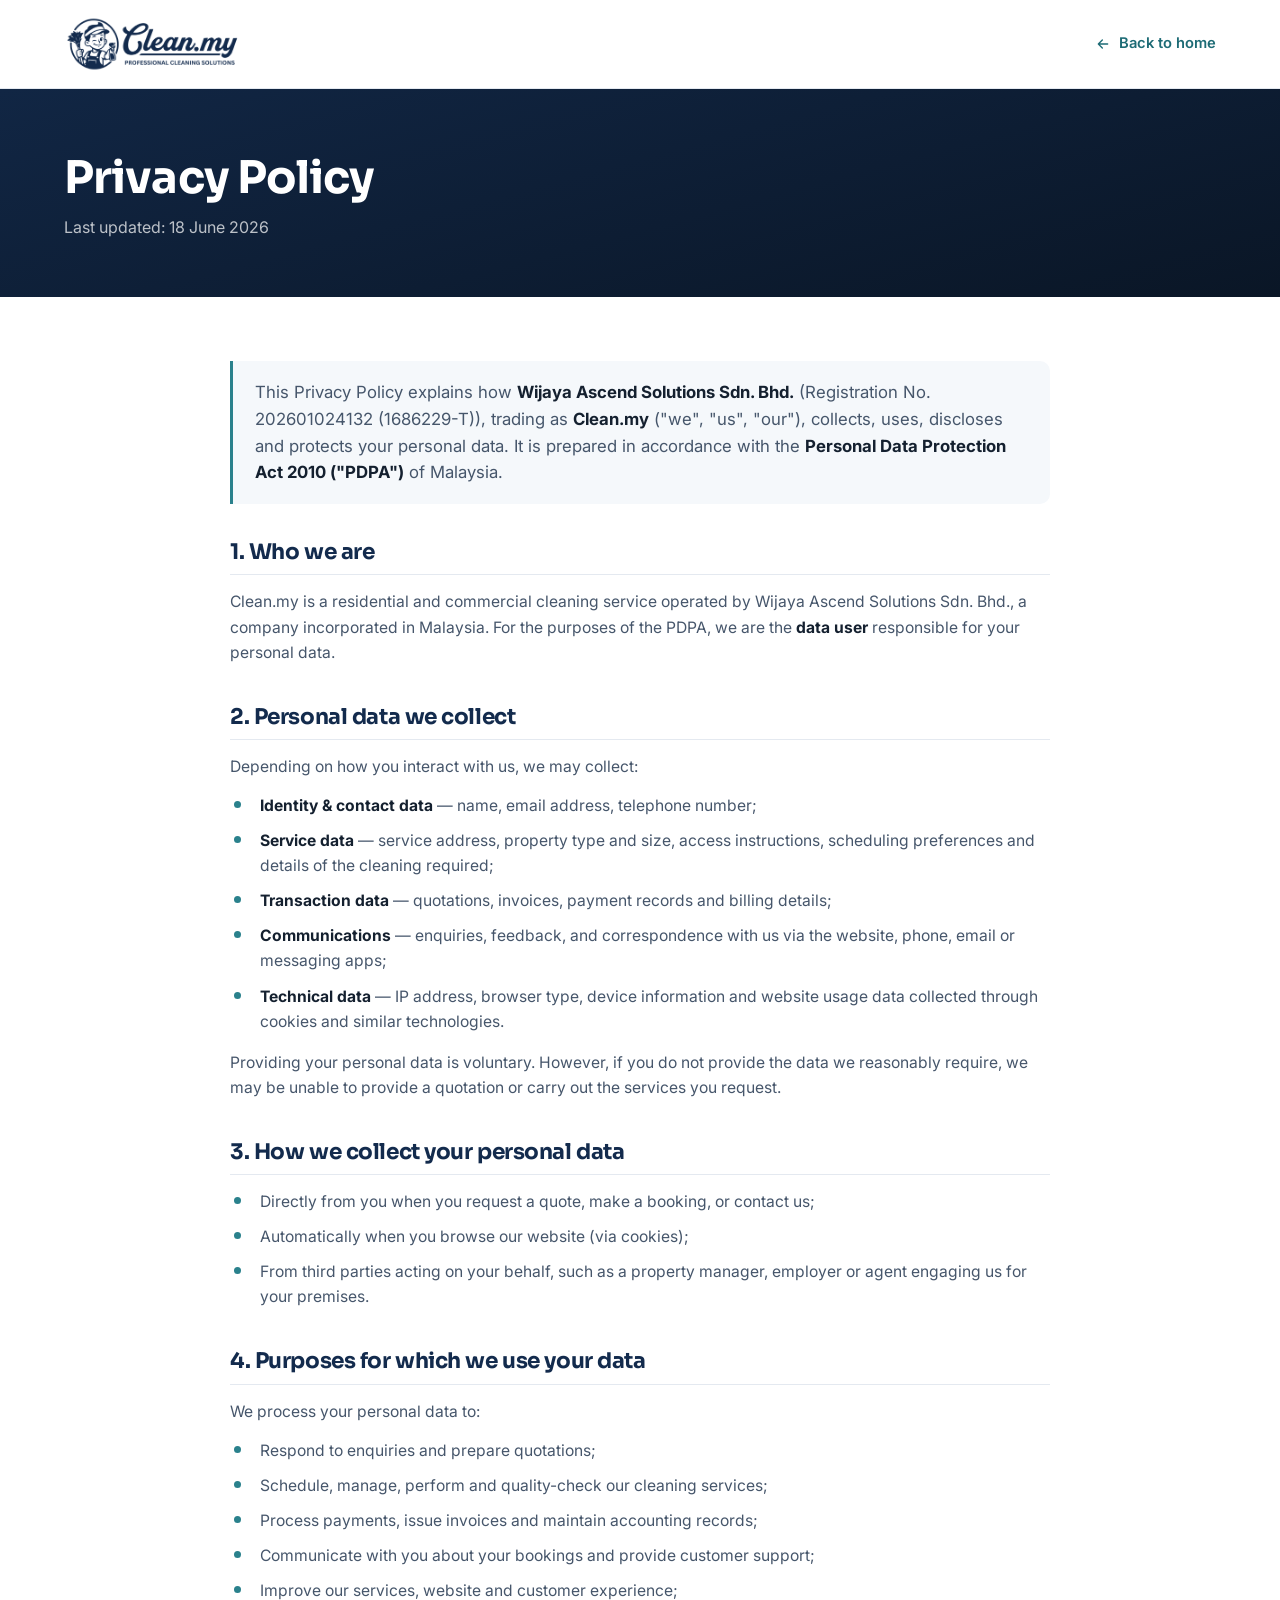
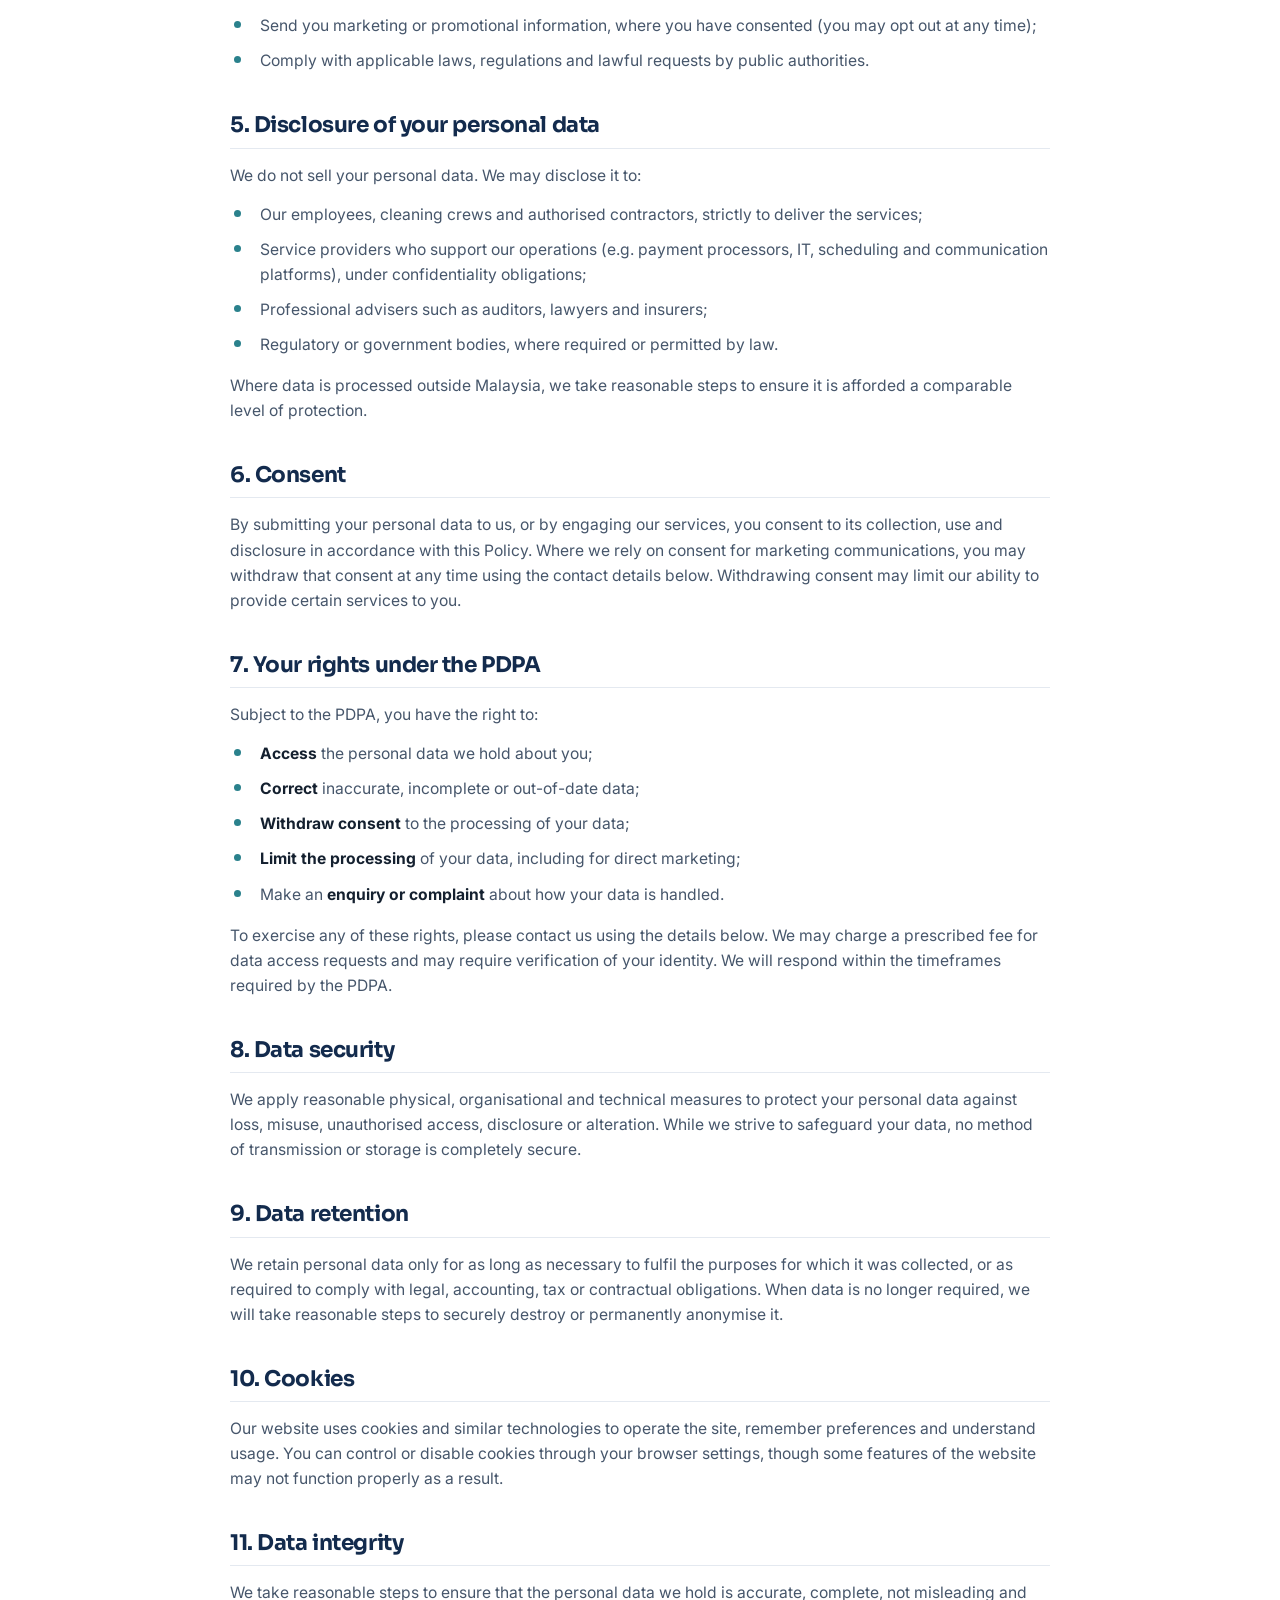
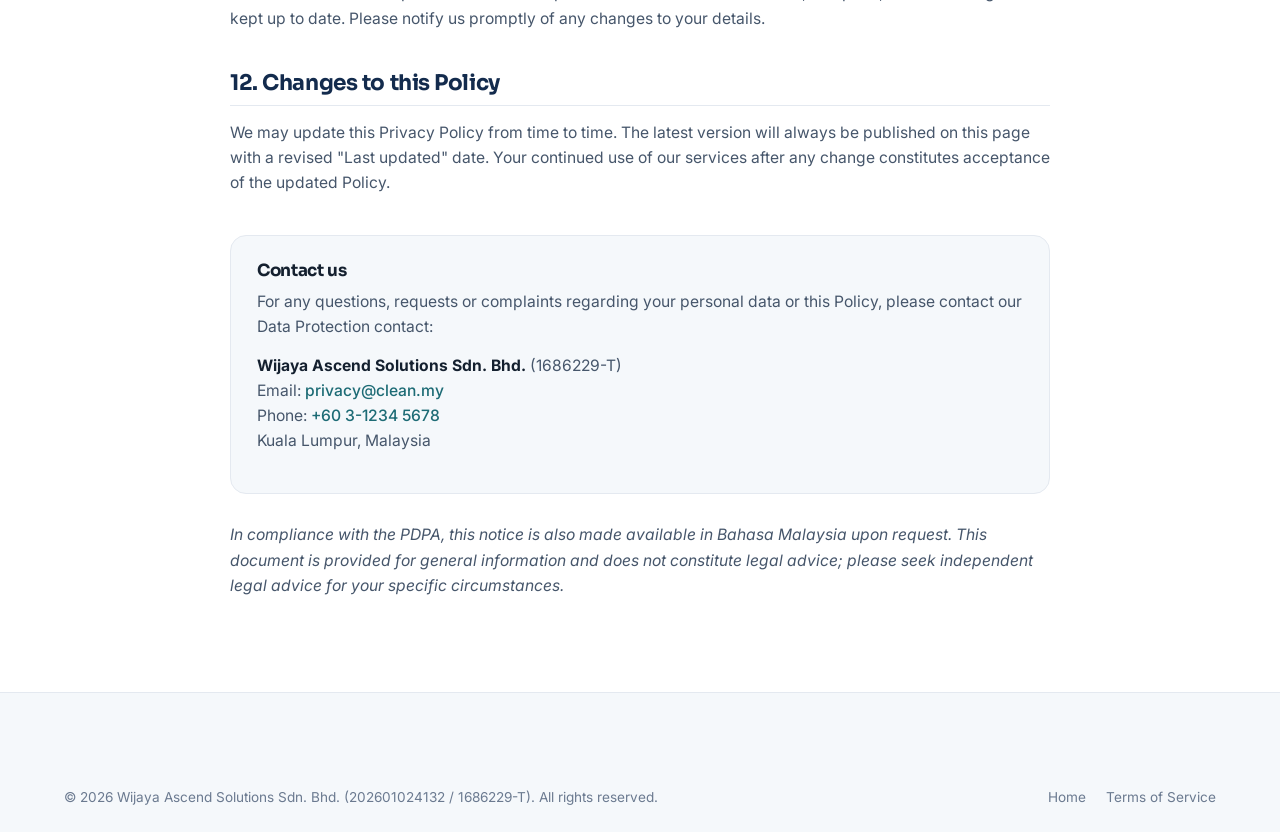
==== privacy.html @ b3d58af5 "Initial commit: Clean.my marketing website Responsive single-page site (hero, services, sectors, pro" ====
<!DOCTYPE html>
<html lang="en">
<head>
  <meta charset="UTF-8" />
  <meta name="viewport" content="width=device-width, initial-scale=1.0" />
  <title>Privacy Policy — Clean.my</title>
  <meta name="description" content="Clean.my Privacy Policy, prepared in line with Malaysia's Personal Data Protection Act 2010 (PDPA). Operated by Wijaya Ascend Solutions Sdn. Bhd." />
  <link rel="icon" href="assets/logo.svg" type="image/svg+xml" />
  <link rel="preconnect" href="https://fonts.googleapis.com" />
  <link rel="preconnect" href="https://fonts.gstatic.com" crossorigin />
  <link href="https://fonts.googleapis.com/css2?family=Sora:wght@400;500;600;700;800&family=Inter:wght@400;450;500;600;700&display=swap" rel="stylesheet" />
  <link rel="stylesheet" href="styles.css" />
</head>
<body>

  <header class="legal-nav">
    <div class="container legal-nav__inner">
      <a href="index.html" aria-label="Clean.my home"><img src="assets/logo.png" alt="Clean.my — Professional Cleaning Solutions" width="800" height="267" /></a>
      <a href="index.html" class="legal-back"><svg viewBox="0 0 24 24" class="ic"><path d="M19 12H5M11 18l-6-6 6-6"/></svg> Back to home</a>
    </div>
  </header>

  <section class="legal-hero">
    <div class="container">
      <h1>Privacy Policy</h1>
      <p>Last updated: 18 June 2026</p>
    </div>
  </section>

  <section class="legal-body">
    <div class="container">
      <div class="legal-wrap">
        <p class="legal-intro">This Privacy Policy explains how <strong>Wijaya Ascend Solutions Sdn. Bhd.</strong> (Registration No. 202601024132 (1686229-T)), trading as <strong>Clean.my</strong> ("we", "us", "our"), collects, uses, discloses and protects your personal data. It is prepared in accordance with the <strong>Personal Data Protection Act 2010 ("PDPA")</strong> of Malaysia.</p>

        <h2>1. Who we are</h2>
        <p>Clean.my is a residential and commercial cleaning service operated by Wijaya Ascend Solutions Sdn. Bhd., a company incorporated in Malaysia. For the purposes of the PDPA, we are the <strong>data user</strong> responsible for your personal data.</p>

        <h2>2. Personal data we collect</h2>
        <p>Depending on how you interact with us, we may collect:</p>
        <ul>
          <li><strong>Identity &amp; contact data</strong> — name, email address, telephone number;</li>
          <li><strong>Service data</strong> — service address, property type and size, access instructions, scheduling preferences and details of the cleaning required;</li>
          <li><strong>Transaction data</strong> — quotations, invoices, payment records and billing details;</li>
          <li><strong>Communications</strong> — enquiries, feedback, and correspondence with us via the website, phone, email or messaging apps;</li>
          <li><strong>Technical data</strong> — IP address, browser type, device information and website usage data collected through cookies and similar technologies.</li>
        </ul>
        <p>Providing your personal data is voluntary. However, if you do not provide the data we reasonably require, we may be unable to provide a quotation or carry out the services you request.</p>

        <h2>3. How we collect your personal data</h2>
        <ul>
          <li>Directly from you when you request a quote, make a booking, or contact us;</li>
          <li>Automatically when you browse our website (via cookies);</li>
          <li>From third parties acting on your behalf, such as a property manager, employer or agent engaging us for your premises.</li>
        </ul>

        <h2>4. Purposes for which we use your data</h2>
        <p>We process your personal data to:</p>
        <ul>
          <li>Respond to enquiries and prepare quotations;</li>
          <li>Schedule, manage, perform and quality-check our cleaning services;</li>
          <li>Process payments, issue invoices and maintain accounting records;</li>
          <li>Communicate with you about your bookings and provide customer support;</li>
          <li>Improve our services, website and customer experience;</li>
          <li>Send you marketing or promotional information, where you have consented (you may opt out at any time);</li>
          <li>Comply with applicable laws, regulations and lawful requests by public authorities.</li>
        </ul>

        <h2>5. Disclosure of your personal data</h2>
        <p>We do not sell your personal data. We may disclose it to:</p>
        <ul>
          <li>Our employees, cleaning crews and authorised contractors, strictly to deliver the services;</li>
          <li>Service providers who support our operations (e.g. payment processors, IT, scheduling and communication platforms), under confidentiality obligations;</li>
          <li>Professional advisers such as auditors, lawyers and insurers;</li>
          <li>Regulatory or government bodies, where required or permitted by law.</li>
        </ul>
        <p>Where data is processed outside Malaysia, we take reasonable steps to ensure it is afforded a comparable level of protection.</p>

        <h2>6. Consent</h2>
        <p>By submitting your personal data to us, or by engaging our services, you consent to its collection, use and disclosure in accordance with this Policy. Where we rely on consent for marketing communications, you may withdraw that consent at any time using the contact details below. Withdrawing consent may limit our ability to provide certain services to you.</p>

        <h2>7. Your rights under the PDPA</h2>
        <p>Subject to the PDPA, you have the right to:</p>
        <ul>
          <li><strong>Access</strong> the personal data we hold about you;</li>
          <li><strong>Correct</strong> inaccurate, incomplete or out-of-date data;</li>
          <li><strong>Withdraw consent</strong> to the processing of your data;</li>
          <li><strong>Limit the processing</strong> of your data, including for direct marketing;</li>
          <li>Make an <strong>enquiry or complaint</strong> about how your data is handled.</li>
        </ul>
        <p>To exercise any of these rights, please contact us using the details below. We may charge a prescribed fee for data access requests and may require verification of your identity. We will respond within the timeframes required by the PDPA.</p>

        <h2>8. Data security</h2>
        <p>We apply reasonable physical, organisational and technical measures to protect your personal data against loss, misuse, unauthorised access, disclosure or alteration. While we strive to safeguard your data, no method of transmission or storage is completely secure.</p>

        <h2>9. Data retention</h2>
        <p>We retain personal data only for as long as necessary to fulfil the purposes for which it was collected, or as required to comply with legal, accounting, tax or contractual obligations. When data is no longer required, we will take reasonable steps to securely destroy or permanently anonymise it.</p>

        <h2>10. Cookies</h2>
        <p>Our website uses cookies and similar technologies to operate the site, remember preferences and understand usage. You can control or disable cookies through your browser settings, though some features of the website may not function properly as a result.</p>

        <h2>11. Data integrity</h2>
        <p>We take reasonable steps to ensure that the personal data we hold is accurate, complete, not misleading and kept up to date. Please notify us promptly of any changes to your details.</p>

        <h2>12. Changes to this Policy</h2>
        <p>We may update this Privacy Policy from time to time. The latest version will always be published on this page with a revised "Last updated" date. Your continued use of our services after any change constitutes acceptance of the updated Policy.</p>

        <div class="legal-contact">
          <h3>Contact us</h3>
          <p>For any questions, requests or complaints regarding your personal data or this Policy, please contact our Data Protection contact:</p>
          <p>
            <strong>Wijaya Ascend Solutions Sdn. Bhd.</strong> (1686229-T)<br>
            Email: <a href="mailto:privacy@clean.my">privacy@clean.my</a><br>
            Phone: <a href="tel:+60312345678">+60 3-1234 5678</a><br>
            Kuala Lumpur, Malaysia
          </p>
        </div>

        <p class="legal-disclaimer">In compliance with the PDPA, this notice is also made available in Bahasa Malaysia upon request. This document is provided for general information and does not constitute legal advice; please seek independent legal advice for your specific circumstances.</p>
      </div>
    </div>
  </section>

  <footer class="footer">
    <div class="container footer__bottom" style="border-top:none;">
      <span>© <span id="year">2026</span> Wijaya Ascend Solutions Sdn. Bhd. (202601024132 / 1686229-T). All rights reserved.</span>
      <span class="footer__legal"><a href="index.html">Home</a><a href="terms.html">Terms of Service</a></span>
    </div>
  </footer>

  <script>document.getElementById('year').textContent=new Date().getFullYear();</script>
</body>
</html>
---- styles.css ----
/* ============================================================
   Clean.my — Design System  (v2: flatter, darker, calmer)
   Navy #132b4d brand + muted teal accent
   ============================================================ */

:root {
  /* Brand navy scale */
  --navy-900: #0a1626;
  --navy-800: #0e2038;
  --navy-700: #132b4d;   /* brand color */
  --navy-600: #1d3a63;
  --navy-500: #2c4f80;

  /* Muted teal accent (flat, low-glare) */
  --teal-700: #14535c;
  --teal-600: #1d6b75;   /* primary actions / links on light */
  --teal-500: #2a818c;   /* accent icons */
  --teal-400: #4f9aa4;   /* subtle */
  --teal-soft: #8fb6bd;  /* desaturated light accent for dark bg */

  /* Neutrals */
  --ink: #14202f;
  --slate: #46566b;
  --muted: #6b7a90;
  --line: #e4e9f0;
  --cloud: #f5f8fb;
  --cloud-2: #edf2f8;
  --white: #ffffff;

  --grad-teal: linear-gradient(120deg, #2a818c, #1d6b75);
  --grad-navy: linear-gradient(165deg, #16305480 0%, #0a1626 100%), #0c1c34;

  --shadow-sm: 0 1px 2px rgba(13,32,56,.05), 0 1px 4px rgba(13,32,56,.05);
  --shadow-md: 0 8px 22px rgba(13,32,56,.08), 0 2px 6px rgba(13,32,56,.05);
  --shadow-lg: 0 20px 48px rgba(13,32,56,.12), 0 6px 18px rgba(13,32,56,.07);
  --shadow-btn: 0 8px 20px rgba(19,43,77,.18);

  --r-sm: 10px;
  --r-md: 16px;
  --r-lg: 22px;
  --r-xl: 30px;
  --r-pill: 999px;

  --container: 1200px;
  --ease: cubic-bezier(.22,.61,.36,1);

  --font-head: 'Sora', system-ui, sans-serif;
  --font-body: 'Inter', system-ui, sans-serif;
}

/* ---------- Reset ---------- */
*, *::before, *::after { box-sizing: border-box; margin: 0; padding: 0; }
html { scroll-behavior: smooth; -webkit-text-size-adjust: 100%; }
body {
  font-family: var(--font-body);
  color: var(--ink);
  background: var(--white);
  line-height: 1.6;
  font-size: 16px;
  -webkit-font-smoothing: antialiased;
  overflow-x: hidden;
}
img, svg { display: block; max-width: 100%; }
a { color: inherit; text-decoration: none; }
ul { list-style: none; }
button { font-family: inherit; cursor: pointer; border: none; background: none; }

.container { width: 100%; max-width: var(--container); margin-inline: auto; padding-inline: 24px; }

.ic { width: 18px; height: 18px; fill: none; stroke: currentColor; stroke-width: 2;
  stroke-linecap: round; stroke-linejoin: round; flex-shrink: 0; }
.ic--lg { width: 30px; height: 30px; }

/* ---------- Typography helpers ---------- */
h1, h2, h3, h4 { font-family: var(--font-head); font-weight: 700; line-height: 1.12; letter-spacing: -.02em; color: var(--ink); }
.text-soft { color: var(--teal-soft); }   /* flat, low-glare hero highlight */

.eyebrow {
  display: inline-flex; align-items: center; gap: 8px;
  font-size: .78rem; font-weight: 600; letter-spacing: .09em; text-transform: uppercase;
  color: var(--teal-600);
  background: rgba(42,129,140,.10);
  padding: 7px 14px; border-radius: var(--r-pill);
  margin-bottom: 20px;
}
.eyebrow--light { color: var(--teal-soft); background: rgba(143,182,189,.14); }
.eyebrow__dot { width: 7px; height: 7px; border-radius: 50%; background: var(--teal-500); }

/* ---------- Buttons ---------- */
.btn {
  display: inline-flex; align-items: center; justify-content: center; gap: 9px;
  font-weight: 600; font-size: .95rem; padding: 13px 22px; border-radius: var(--r-pill);
  transition: transform .25s var(--ease), box-shadow .25s var(--ease), background .25s, color .25s, border-color .25s;
  white-space: nowrap; cursor: pointer;
}
.btn .ic { width: 17px; height: 17px; transition: transform .25s var(--ease); }
.btn--lg { padding: 16px 28px; font-size: 1rem; }
.btn--block { width: 100%; }
.btn--primary {
  background: var(--teal-600); color: var(--white);
  box-shadow: var(--shadow-btn);
}
.btn--primary:hover { background: var(--teal-500); transform: translateY(-2px); }
.btn--primary:hover .ic { transform: translateX(4px); }
/* light primary for dark backgrounds */
.btn--light { background: var(--white); color: var(--navy-700); box-shadow: var(--shadow-btn); }
.btn--light:hover { background: #eef3f8; transform: translateY(-2px); }
.btn--light:hover .ic { transform: translateX(4px); }
.btn--ghost {
  background: rgba(255,255,255,.04); color: var(--white);
  border: 1.5px solid rgba(255,255,255,.26);
}
.btn--ghost:hover { background: rgba(255,255,255,.10); border-color: rgba(255,255,255,.45); transform: translateY(-2px); }

/* ============================================================
   Topbar (light, cohesive with white nav)
   ============================================================ */
.topbar {
  background: var(--cloud-2); color: var(--slate);
  font-size: .82rem; border-bottom: 1px solid var(--line);
}
.topbar__inner { display: flex; align-items: center; gap: 14px; padding-block: 9px; }
.topbar__item { display: inline-flex; align-items: center; gap: 7px; }
.topbar__item .ic { width: 15px; height: 15px; color: var(--teal-600); }
.topbar__sep { color: var(--line); }
.topbar__phone { margin-left: auto; display: inline-flex; align-items: center; gap: 7px;
  font-weight: 600; color: var(--navy-700); }
.topbar__phone .ic { width: 14px; height: 14px; color: var(--teal-600); }
.topbar__phone:hover { color: var(--teal-600); }

/* ============================================================
   Navigation (solid white, always — navy logo reads clearly)
   ============================================================ */
.nav {
  position: sticky; top: 0; z-index: 100;
  background: rgba(255,255,255,.92); backdrop-filter: blur(14px) saturate(1.3);
  border-bottom: 1px solid transparent;
  transition: box-shadow .35s var(--ease), border-color .35s;
}
.nav.scrolled { box-shadow: var(--shadow-sm); border-color: var(--line); }
.nav__inner { display: flex; align-items: center; justify-content: space-between; padding-block: 12px; }
.nav__logo-img { height: 66px; width: auto; }

.nav__links { display: flex; align-items: center; gap: 4px; }
.nav__links a {
  font-size: .94rem; font-weight: 500; color: var(--slate);
  padding: 9px 14px; border-radius: var(--r-pill); transition: color .2s, background .2s;
}
.nav__links a:not(.nav__cta):hover { color: var(--navy-700); background: var(--cloud); }
.nav__cta {
  background: var(--teal-600) !important; color: var(--white) !important;
  font-weight: 600; margin-left: 8px; box-shadow: var(--shadow-btn);
}
.nav__cta:hover { background: var(--teal-500) !important; transform: translateY(-1px); }

.nav__toggle { display: none; flex-direction: column; gap: 5px; padding: 8px; }
.nav__toggle span { width: 24px; height: 2px; background: var(--navy-700); border-radius: 2px;
  transition: transform .3s var(--ease), opacity .3s; }

/* ============================================================
   Hero
   ============================================================ */
.hero { position: relative; background: var(--grad-navy); color: var(--white); overflow: hidden; }
.hero__bg { position: absolute; inset: 0; overflow: hidden; z-index: 0; }
.blob { position: absolute; border-radius: 50%; filter: blur(90px); opacity: .22; }
.blob--1 { width: 520px; height: 520px; top: -180px; right: -120px;
  background: radial-gradient(circle, #2a818c, transparent 70%); }
.blob--2 { width: 440px; height: 440px; bottom: -220px; left: -160px;
  background: radial-gradient(circle, #1d3a63, transparent 70%); }
.grid-overlay { position: absolute; inset: 0;
  background-image: linear-gradient(rgba(255,255,255,.025) 1px, transparent 1px),
                    linear-gradient(90deg, rgba(255,255,255,.025) 1px, transparent 1px);
  background-size: 58px 58px;
  mask-image: radial-gradient(ellipse 80% 70% at 50% 30%, #000 35%, transparent 80%);
}

.hero__inner { position: relative; z-index: 2; display: grid; grid-template-columns: 1.05fr .95fr;
  gap: 56px; align-items: center; padding-block: 76px 92px; }
.hero__title { font-size: clamp(2.5rem, 5.2vw, 4.1rem); font-weight: 800; color: var(--white);
  letter-spacing: -.03em; margin-bottom: 22px; }
.hero__sub { font-size: 1.1rem; color: rgba(255,255,255,.74); max-width: 540px; margin-bottom: 34px; }
.hero__actions { display: flex; gap: 14px; flex-wrap: wrap; margin-bottom: 42px; }

.hero__trust { display: flex; align-items: center; gap: 16px; }
.avatars { display: flex; }
.avatar { width: 42px; height: 42px; border-radius: 50%; display: grid; place-items: center;
  font-size: .76rem; font-weight: 700; color: var(--white);
  background: var(--navy-500); border: 2.5px solid var(--navy-800); margin-left: -12px; }
.avatar:first-child { margin-left: 0; }
.avatar:nth-child(2) { background: var(--navy-600); }
.avatar:nth-child(3) { background: var(--teal-700); }
.avatar:last-child { background: rgba(255,255,255,.14); }
.stars { color: #e8b964; letter-spacing: 2px; font-size: .9rem; }
.hero__trust-text { font-size: .88rem; color: rgba(255,255,255,.66); }
.hero__trust-text span { display: block; }

/* ---- Hero visual: one cohesive panel + soft backing card (no scattered bubbles) ---- */
.hero__visual { position: relative; }
.hero__visual::before {  /* soft backing card for depth */
  content: ''; position: absolute; inset: 26px -16px -22px 34px;
  background: rgba(255,255,255,.05); border: 1px solid rgba(255,255,255,.08);
  border-radius: var(--r-xl); transform: rotate(3deg);
}
.panel { position: relative; z-index: 2; background: var(--white); color: var(--ink);
  border-radius: var(--r-xl); box-shadow: var(--shadow-lg); padding: 26px 26px 22px; }
.panel__top { display: flex; align-items: center; justify-content: space-between; margin-bottom: 16px; }
.panel__badge { display: inline-flex; align-items: center; gap: 7px; font-size: .78rem; font-weight: 600;
  color: var(--teal-600); background: rgba(42,129,140,.10); padding: 6px 12px; border-radius: var(--r-pill); }
.panel__badge .dot { width: 7px; height: 7px; border-radius: 50%; background: var(--teal-500); }
.panel__price { font-family: var(--font-head); font-weight: 700; font-size: .92rem; color: var(--muted); }
.panel__title { font-family: var(--font-head); font-weight: 700; font-size: 1.32rem; margin-bottom: 4px; }
.panel__meta { font-size: .88rem; color: var(--muted); margin-bottom: 18px; }
.panel__list { display: flex; flex-direction: column; gap: 11px; padding-block: 18px; border-block: 1px solid var(--line); }
.panel__list li { display: flex; align-items: center; gap: 11px; font-size: .9rem; color: var(--slate); }
.panel__list .ic { width: 19px; height: 19px; color: var(--white); background: var(--teal-600);
  border-radius: 50%; padding: 3px; stroke-width: 3; }
.panel__foot { display: flex; align-items: center; justify-content: space-between; padding-top: 16px; }
.panel__rating { display: flex; flex-direction: column; gap: 2px; }
.panel__rating small { font-size: .78rem; color: var(--muted); }
.panel__cta { display: inline-flex; align-items: center; gap: 7px; font-weight: 600; font-size: .85rem;
  color: var(--teal-600); }
.panel__cta .ic { width: 15px; height: 15px; }

.hero__chip { position: absolute; z-index: 4; top: -26px; right: -18px;
  display: flex; align-items: center; gap: 10px; background: var(--navy-700); color: var(--white);
  border-radius: var(--r-pill); padding: 10px 16px 10px 12px; box-shadow: var(--shadow-lg);
  border: 1px solid rgba(255,255,255,.08); }
.hero__chip .ic { color: var(--teal-soft); width: 23px; height: 23px; }
.hero__chip strong { font-family: var(--font-head); font-size: .98rem; display: block; line-height: 1; }
.hero__chip small { font-size: .7rem; color: rgba(255,255,255,.64); }

/* Marquee */
.marquee { position: relative; z-index: 2; border-top: 1px solid rgba(255,255,255,.07);
  border-bottom: 1px solid rgba(255,255,255,.07); padding-block: 17px; overflow: hidden;
  background: rgba(255,255,255,.015); }
.marquee__track { display: flex; align-items: center; gap: 28px; white-space: nowrap;
  width: max-content; animation: marquee 30s linear infinite; }
.marquee__track span { font-family: var(--font-head); font-weight: 700; font-size: 1rem;
  letter-spacing: .05em; color: rgba(255,255,255,.42); }
.marquee__track i { color: var(--teal-500); font-style: normal; }

/* ============================================================
   Sections
   ============================================================ */
.section { padding-block: 100px; }
.section--alt { background: var(--cloud); }
.section__head { max-width: 680px; margin: 0 auto 60px; text-align: center; }
.section__title { font-size: clamp(2rem, 3.4vw, 2.8rem); margin-bottom: 18px; }
.section__title--light { color: var(--white); }
.section__lead { font-size: 1.08rem; color: var(--muted); }
.section__lead--light { color: rgba(255,255,255,.7); }

/* ---------- Services ---------- */
.services { display: grid; grid-template-columns: repeat(4, 1fr); gap: 24px; }
.svc {
  position: relative; background: var(--white); border: 1px solid var(--line);
  border-radius: var(--r-lg); padding: 32px 28px; display: flex; flex-direction: column;
  transition: transform .35s var(--ease), box-shadow .35s var(--ease), border-color .35s; overflow: hidden;
}
.svc::before { content: ''; position: absolute; inset: 0 0 auto 0; height: 3px;
  background: var(--grad-teal); transform: scaleX(0); transform-origin: left; transition: transform .4s var(--ease); }
.svc:hover { transform: translateY(-7px); box-shadow: var(--shadow-lg); border-color: transparent; }
.svc:hover::before { transform: scaleX(1); }
.svc__icon { width: 56px; height: 56px; border-radius: var(--r-md); display: grid; place-items: center;
  background: var(--cloud); color: var(--teal-600); margin-bottom: 22px; transition: background .35s, color .35s; }
.svc__icon .ic { width: 27px; height: 27px; }
.svc:hover .svc__icon { background: var(--teal-600); color: var(--white); }
.svc__title { font-size: 1.22rem; margin-bottom: 12px; }
.svc__desc { font-size: .93rem; color: var(--muted); margin-bottom: 18px; }
.svc__list { display: flex; flex-direction: column; gap: 9px; margin-bottom: 24px; }
.svc__list li { position: relative; padding-left: 26px; font-size: .87rem; color: var(--slate); }
.svc__list li::before { content: ''; position: absolute; left: 0; top: 3px; width: 16px; height: 16px;
  border-radius: 50%; background: rgba(42,129,140,.12);
  background-image: url("data:image/svg+xml,%3Csvg xmlns='http://www.w3.org/2000/svg' viewBox='0 0 24 24' fill='none' stroke='%231d6b75' stroke-width='3' stroke-linecap='round' stroke-linejoin='round'%3E%3Cpath d='M20 6L9 17l-5-5'/%3E%3C/svg%3E");
  background-size: 11px; background-repeat: no-repeat; background-position: center; }
.svc__link { display: inline-flex; align-items: center; gap: 7px; font-weight: 600; font-size: .89rem;
  color: var(--teal-600); margin-top: auto; }
.svc__link .ic { width: 16px; height: 16px; transition: transform .25s var(--ease); }
.svc__link:hover .ic { transform: translateX(4px); }

/* ---------- Sectors ---------- */
.sectors { background: var(--grad-navy); padding-block: 100px; position: relative; overflow: hidden; }
.sectors__head { position: relative; z-index: 2; text-align: center; max-width: 680px; margin: 0 auto 54px; }
.sectors__grid { position: relative; z-index: 2; display: grid; grid-template-columns: repeat(4, 1fr); gap: 16px; }
.sector { background: rgba(255,255,255,.04); border: 1px solid rgba(255,255,255,.09);
  border-radius: var(--r-md); padding: 26px 22px; transition: background .3s, border-color .3s, transform .3s var(--ease); }
.sector:hover { background: rgba(42,129,140,.14); border-color: rgba(79,154,164,.4); transform: translateY(-4px); }
.sector__num { display: block; font-family: var(--font-head); font-weight: 700; font-size: .82rem;
  color: var(--teal-soft); margin-bottom: 10px; }
.sector__name { font-family: var(--font-head); font-weight: 600; font-size: 1.02rem; color: var(--white); }

/* ---------- Stats ---------- */
.stats { background: var(--white); padding-block: 70px; border-bottom: 1px solid var(--line); }
.stats__grid { display: grid; grid-template-columns: repeat(4, 1fr); gap: 24px; text-align: center; }
.stat { position: relative; }
.stat:not(:last-child)::after { content: ''; position: absolute; right: -12px; top: 50%; transform: translateY(-50%);
  height: 54px; width: 1px; background: var(--line); }
.stat__num { font-family: var(--font-head); font-weight: 800; font-size: clamp(2.3rem, 3.8vw, 3rem);
  color: var(--navy-700); line-height: 1; }
.stat__label { font-size: .94rem; color: var(--muted); margin-top: 8px; }

/* ---------- Process ---------- */
.process { position: relative; display: grid; grid-template-columns: repeat(4, 1fr); gap: 28px; }
.process__line { position: absolute; top: 28px; left: 12%; right: 12%; height: 2px;
  background: repeating-linear-gradient(90deg, var(--teal-400) 0 7px, transparent 7px 15px); opacity: .45; }
.step { position: relative; text-align: center; }
.step__num { width: 56px; height: 56px; border-radius: 50%; margin: 0 auto 22px;
  display: grid; place-items: center; font-family: var(--font-head); font-weight: 700; font-size: 1.25rem;
  color: var(--white); background: var(--navy-700); box-shadow: 0 0 0 8px var(--white), var(--shadow-md);
  position: relative; z-index: 2; transition: background .3s, transform .3s var(--ease); }
.step:hover .step__num { background: var(--teal-600); transform: translateY(-4px); }
.step__title { font-size: 1.12rem; margin-bottom: 10px; }
.step__desc { font-size: .91rem; color: var(--muted); max-width: 240px; margin-inline: auto; }

/* ---------- Why us ---------- */
.why { display: grid; grid-template-columns: .8fr 1.2fr; gap: 56px; align-items: start; }
.why__intro { position: sticky; top: 110px; }
.why__intro .btn { margin-top: 28px; }
.why__grid { display: grid; grid-template-columns: 1fr 1fr; gap: 20px; }
.feat { background: var(--white); border: 1px solid var(--line); border-radius: var(--r-md);
  padding: 26px 24px; transition: transform .3s var(--ease), box-shadow .3s var(--ease); }
.feat:hover { transform: translateY(-5px); box-shadow: var(--shadow-md); }
.feat__icon { width: 48px; height: 48px; border-radius: 12px; display: grid; place-items: center;
  background: rgba(42,129,140,.10); color: var(--teal-600); margin-bottom: 16px; }
.feat__icon .ic { width: 24px; height: 24px; }
.feat h3 { font-size: 1.08rem; margin-bottom: 8px; }
.feat p { font-size: .89rem; color: var(--muted); }

/* ---------- Testimonials ---------- */
.quotes { display: grid; grid-template-columns: repeat(3, 1fr); gap: 24px; }
.quote { background: var(--white); border: 1px solid var(--line); border-radius: var(--r-lg);
  padding: 30px; transition: transform .3s var(--ease), box-shadow .3s var(--ease); }
.quote:hover { transform: translateY(-6px); box-shadow: var(--shadow-lg); }
.quote .stars { margin-bottom: 16px; }
.quote blockquote { font-size: 1rem; color: var(--ink); line-height: 1.6; margin-bottom: 24px; }
.quote figcaption { display: flex; align-items: center; gap: 12px; }
.quote__av { width: 44px; height: 44px; border-radius: 50%; display: grid; place-items: center;
  font-weight: 700; font-size: .84rem; color: var(--white); background: var(--navy-600); }
.quote figcaption strong { display: block; font-size: .94rem; font-family: var(--font-head); }
.quote figcaption small { color: var(--muted); font-size: .81rem; }

/* ---------- Quote CTA ---------- */
.quote-cta { background: var(--grad-navy); position: relative; overflow: hidden; }
.quote-cta__inner { position: relative; z-index: 2; display: grid; grid-template-columns: 1fr 1fr; gap: 56px; align-items: center; }
.quote-cta__title { font-size: clamp(2rem, 3.4vw, 2.7rem); color: var(--white); margin-bottom: 18px; }
.quote-cta__lead { font-size: 1.08rem; color: rgba(255,255,255,.74); margin-bottom: 28px; }
.quote-cta__points { display: flex; flex-direction: column; gap: 12px; margin-bottom: 30px; }
.quote-cta__points li { display: flex; align-items: center; gap: 12px; color: rgba(255,255,255,.88); font-size: .96rem; }
.quote-cta__points .ic { width: 20px; height: 20px; color: var(--white); background: var(--teal-600);
  border-radius: 50%; padding: 3px; stroke-width: 3; }
.quote-cta__contact { display: flex; gap: 12px; flex-wrap: wrap; }
.contact-chip { display: inline-flex; align-items: center; gap: 9px; font-weight: 600; font-size: .9rem;
  color: var(--white); background: rgba(255,255,255,.06); border: 1px solid rgba(255,255,255,.14);
  padding: 11px 18px; border-radius: var(--r-pill); transition: background .25s, border-color .25s; }
.contact-chip .ic { color: var(--teal-soft); }
.contact-chip:hover { background: rgba(255,255,255,.12); border-color: rgba(79,154,164,.45); }

/* Form */
.quote-form { background: var(--white); border-radius: var(--r-xl); padding: 36px; box-shadow: var(--shadow-lg); }
.field { display: flex; flex-direction: column; gap: 7px; margin-bottom: 18px; }
.field-row { display: grid; grid-template-columns: 1fr 1fr; gap: 16px; }
.field label { font-size: .84rem; font-weight: 600; color: var(--slate); }
.field input, .field select, .field textarea {
  font-family: inherit; font-size: .95rem; color: var(--ink);
  padding: 13px 15px; border: 1.5px solid var(--line); border-radius: var(--r-sm);
  background: var(--cloud); transition: border-color .2s, background .2s, box-shadow .2s; width: 100%; resize: vertical;
}
.field input::placeholder, .field textarea::placeholder { color: #9aa7b8; }
.field input:focus, .field select:focus, .field textarea:focus {
  outline: none; border-color: var(--teal-500); background: var(--white);
  box-shadow: 0 0 0 4px rgba(42,129,140,.12);
}
.field select { appearance: none; cursor: pointer;
  background-image: url("data:image/svg+xml,%3Csvg xmlns='http://www.w3.org/2000/svg' viewBox='0 0 24 24' fill='none' stroke='%236b7a90' stroke-width='2' stroke-linecap='round'%3E%3Cpath d='M6 9l6 6 6-6'/%3E%3C/svg%3E");
  background-repeat: no-repeat; background-position: right 14px center; background-size: 18px; padding-right: 42px; }
.form-note { margin-top: 14px; padding: 12px 16px; border-radius: var(--r-sm);
  background: rgba(42,129,140,.12); color: var(--teal-700); font-weight: 600; font-size: .9rem; }
.form-fine { margin-top: 14px; font-size: .78rem; color: var(--muted); text-align: center; }

/* ============================================================
   Footer (BRIGHT — navy logo reads on light)
   ============================================================ */
.footer { background: var(--cloud); color: var(--slate); padding-top: 70px; border-top: 1px solid var(--line); }
.footer__inner { display: grid; grid-template-columns: 2fr 1fr 1fr 1.2fr; gap: 40px; padding-bottom: 50px; }
.footer__logo { height: 82px; width: auto; margin-bottom: 18px; }
.footer__brand p { font-size: .92rem; max-width: 320px; margin-bottom: 22px; color: var(--muted); }
.footer__social { display: flex; gap: 10px; }
.footer__social a { width: 40px; height: 40px; border-radius: 50%; display: grid; place-items: center;
  background: var(--white); color: var(--navy-700); border: 1px solid var(--line);
  transition: background .25s, color .25s, transform .25s; }
.footer__social a:hover { background: var(--teal-600); color: var(--white); border-color: var(--teal-600); transform: translateY(-3px); }
.footer__col h4 { color: var(--navy-700); font-size: .95rem; margin-bottom: 18px; }
.footer__col a { display: block; font-size: .9rem; margin-bottom: 11px; color: var(--slate); transition: color .2s; }
.footer__col a:hover { color: var(--teal-600); }
.footer__addr { font-size: .9rem; line-height: 1.7; display: block; margin-top: 4px; color: var(--muted); }
.footer__company { font-size: .82rem; line-height: 1.6; color: var(--muted); margin-bottom: 22px; }
.footer__company strong { color: var(--navy-700); font-weight: 600; }

/* ============================================================
   Legal pages (privacy / terms)
   ============================================================ */
.legal-nav { background: var(--white); border-bottom: 1px solid var(--line); position: sticky; top: 0; z-index: 50; }
.legal-nav__inner { display: flex; align-items: center; justify-content: space-between; padding-block: 14px; }
.legal-nav__inner img { height: 60px; width: auto; }
.legal-back { display: inline-flex; align-items: center; gap: 8px; font-weight: 600; font-size: .92rem; color: var(--teal-600); }
.legal-back .ic { width: 16px; height: 16px; }
.legal-back:hover { color: var(--teal-500); }

.legal-hero { background: var(--grad-navy); color: var(--white); padding-block: 64px 56px; }
.legal-hero h1 { font-size: clamp(2rem, 4vw, 2.8rem); color: var(--white); margin-bottom: 12px; }
.legal-hero p { color: rgba(255,255,255,.72); font-size: 1rem; }

.legal-body { padding-block: 64px 80px; }
.legal-wrap { max-width: 820px; margin-inline: auto; }
.legal-wrap > .legal-intro { font-size: 1.05rem; color: var(--slate); margin-bottom: 36px; padding: 18px 22px;
  background: var(--cloud); border-left: 3px solid var(--teal-500); border-radius: 0 var(--r-sm) var(--r-sm) 0; }
.legal-wrap h2 { font-size: 1.35rem; margin-top: 40px; margin-bottom: 14px; color: var(--navy-700);
  padding-bottom: 10px; border-bottom: 1px solid var(--line); }
.legal-wrap h2:first-of-type { margin-top: 0; }
.legal-wrap h3 { font-size: 1.05rem; margin-top: 24px; margin-bottom: 8px; color: var(--ink); }
.legal-wrap p { color: var(--slate); margin-bottom: 14px; font-size: .98rem; }
.legal-wrap ul { margin: 0 0 16px; padding-left: 4px; }
.legal-wrap li { position: relative; padding-left: 26px; margin-bottom: 10px; color: var(--slate); font-size: .98rem; }
.legal-wrap li::before { content: ''; position: absolute; left: 0; top: 8px; width: 7px; height: 7px;
  border-radius: 50%; background: var(--teal-500); }
.legal-wrap a { color: var(--teal-600); font-weight: 500; }
.legal-wrap a:hover { text-decoration: underline; }
.legal-wrap strong { color: var(--ink); }
.legal-contact { margin-top: 40px; padding: 26px; background: var(--cloud); border: 1px solid var(--line);
  border-radius: var(--r-md); }
.legal-contact h3 { margin-top: 0; }
.legal-disclaimer { margin-top: 28px; font-size: .82rem; color: var(--muted); font-style: italic; }
.footer__bottom { display: flex; justify-content: space-between; align-items: center;
  padding-block: 24px; border-top: 1px solid var(--line); font-size: .85rem; color: var(--muted); }
.footer__legal { display: flex; gap: 20px; }
.footer__legal a:hover { color: var(--teal-600); }

/* ============================================================
   FAB (mobile)
   ============================================================ */
.fab { position: fixed; bottom: 22px; right: 22px; z-index: 90;
  display: none; align-items: center; gap: 9px; padding: 14px 20px;
  background: var(--teal-600); color: var(--white); font-weight: 700; font-size: .95rem;
  border-radius: var(--r-pill); box-shadow: var(--shadow-btn); }
.fab .ic { width: 20px; height: 20px; }

/* ============================================================
   Scroll reveal + animations
   ============================================================ */
.reveal { opacity: 0; transform: translateY(24px); transition: opacity .7s var(--ease), transform .7s var(--ease); }
.reveal.in { opacity: 1; transform: none; }

@keyframes float { 0%,100% { transform: translateY(0); } 50% { transform: translateY(-10px); } }
@keyframes marquee { from { transform: translateX(0); } to { transform: translateX(-50%); } }

@media (prefers-reduced-motion: reduce) {
  *, *::before, *::after { animation-duration: .01ms !important; animation-iteration-count: 1 !important; transition-duration: .01ms !important; }
  html { scroll-behavior: auto; }
}

/* ============================================================
   Responsive
   ============================================================ */
@media (max-width: 1024px) {
  .services { grid-template-columns: 1fr 1fr; }
  .sectors__grid { grid-template-columns: 1fr 1fr; }
  .why { grid-template-columns: 1fr; gap: 36px; }
  .why__intro { position: static; }
  .hero__inner { gap: 40px; }
}

@media (max-width: 860px) {
  .topbar__item:nth-child(3), .topbar__sep { display: none; }
  .nav__links { position: fixed; inset: 0 0 0 auto; width: min(320px, 84vw); flex-direction: column;
    align-items: stretch; justify-content: flex-start; gap: 6px; padding: 90px 24px 24px;
    background: var(--white); box-shadow: var(--shadow-lg); transform: translateX(100%);
    transition: transform .4s var(--ease); }
  .nav__links.open { transform: translateX(0); }
  .nav__links a { padding: 14px 16px; font-size: 1.05rem; }
  .nav__cta { margin-left: 0; margin-top: 10px; text-align: center; }
  .nav__toggle { display: flex; z-index: 101; }
  .nav__toggle.open span:nth-child(1) { transform: translateY(7px) rotate(45deg); }
  .nav__toggle.open span:nth-child(2) { opacity: 0; }
  .nav__toggle.open span:nth-child(3) { transform: translateY(-7px) rotate(-45deg); }

  .hero__inner { grid-template-columns: 1fr; padding-block: 54px 74px; }
  .hero__visual { display: none; }
  .section { padding-block: 72px; }
  .stats__grid { grid-template-columns: 1fr 1fr; gap: 36px 24px; }
  .stat:nth-child(2)::after { display: none; }
  .process { grid-template-columns: 1fr 1fr; gap: 40px 24px; }
  .process__line { display: none; }
  .quotes { grid-template-columns: 1fr; }
  .quote-cta__inner { grid-template-columns: 1fr; gap: 36px; }
  .footer__inner { grid-template-columns: 1fr 1fr; gap: 32px; }
  .fab { display: inline-flex; }
}

@media (max-width: 540px) {
  .container { padding-inline: 18px; }
  .services { grid-template-columns: 1fr; }
  .sectors__grid { grid-template-columns: 1fr; }
  .why__grid { grid-template-columns: 1fr; }
  .stats__grid { grid-template-columns: 1fr 1fr; }
  .field-row { grid-template-columns: 1fr; }
  .footer__inner { grid-template-columns: 1fr; }
  .footer__bottom { flex-direction: column; gap: 12px; }
  .hero__actions .btn { flex: 1; }
  .quote-form { padding: 26px 20px; }
  .topbar__inner { justify-content: center; }
  .topbar__phone { display: none; }
  .nav__logo-img { height: 54px; }
}
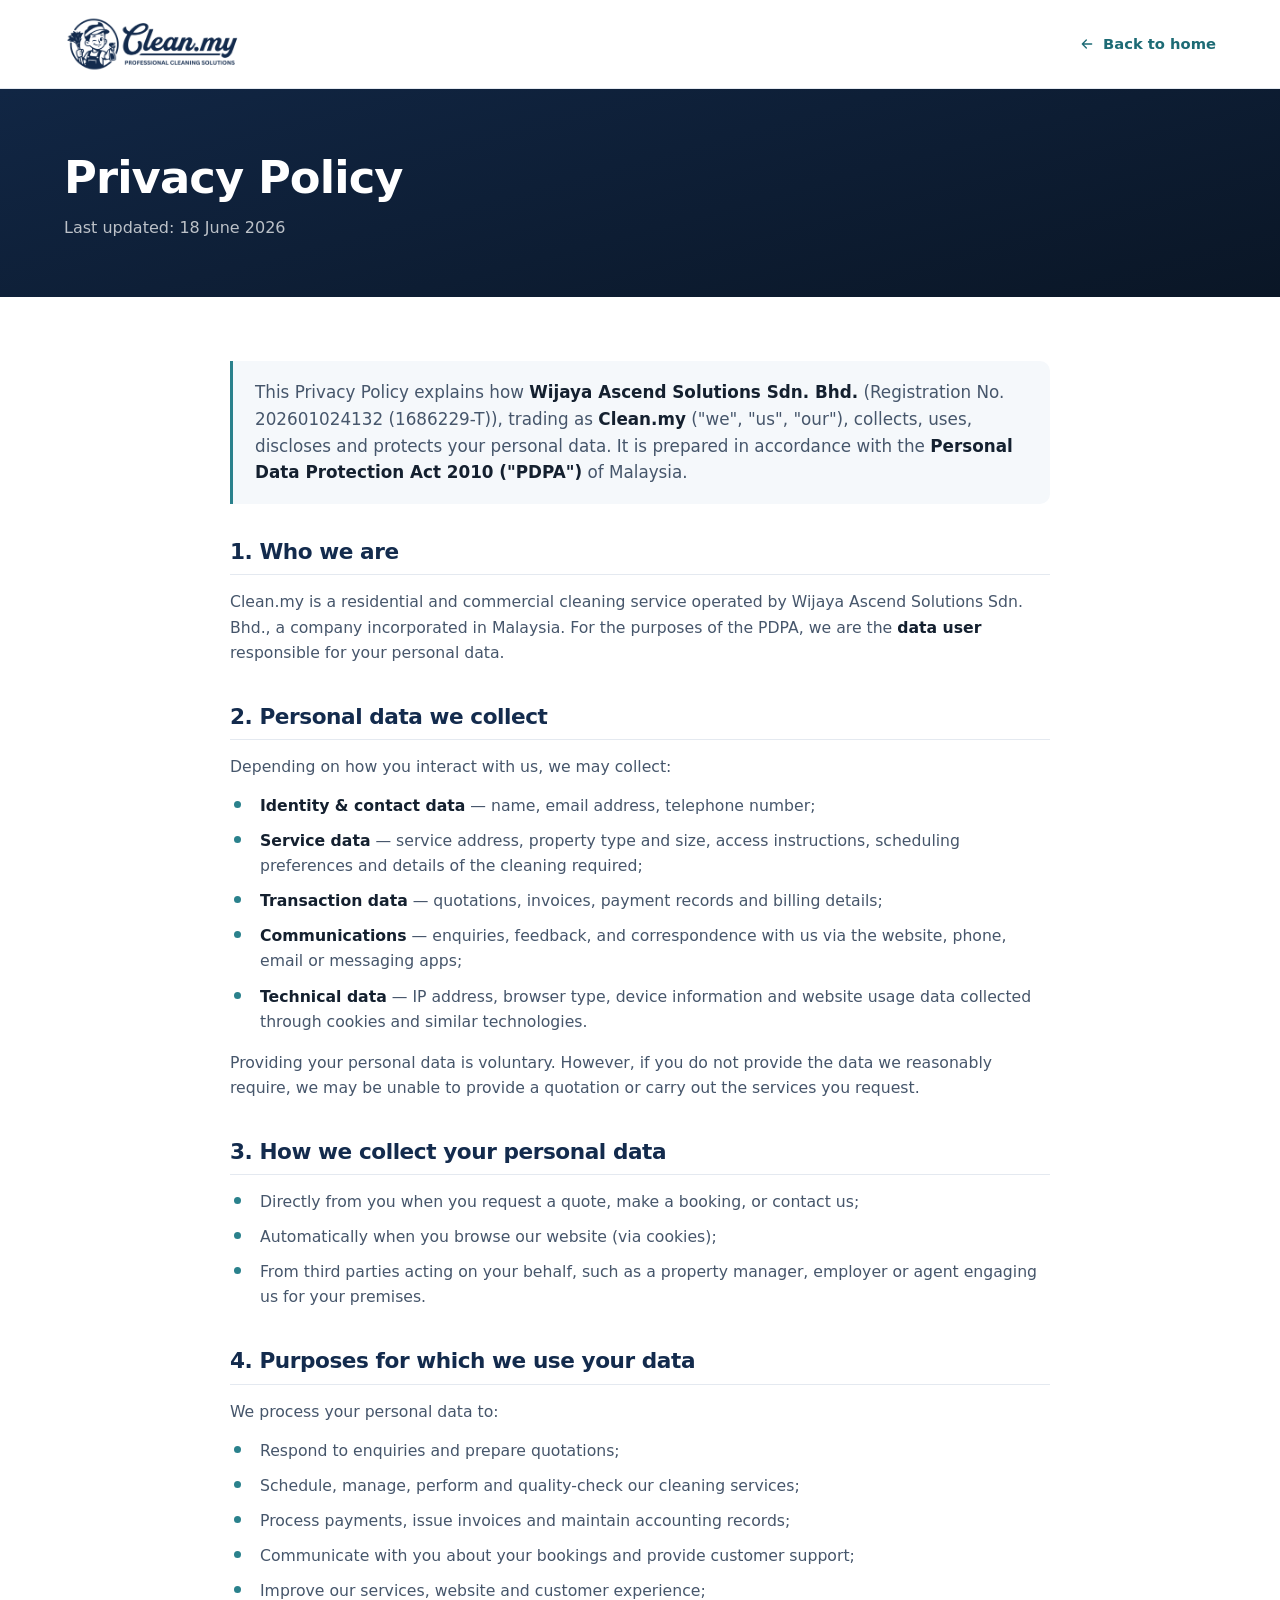
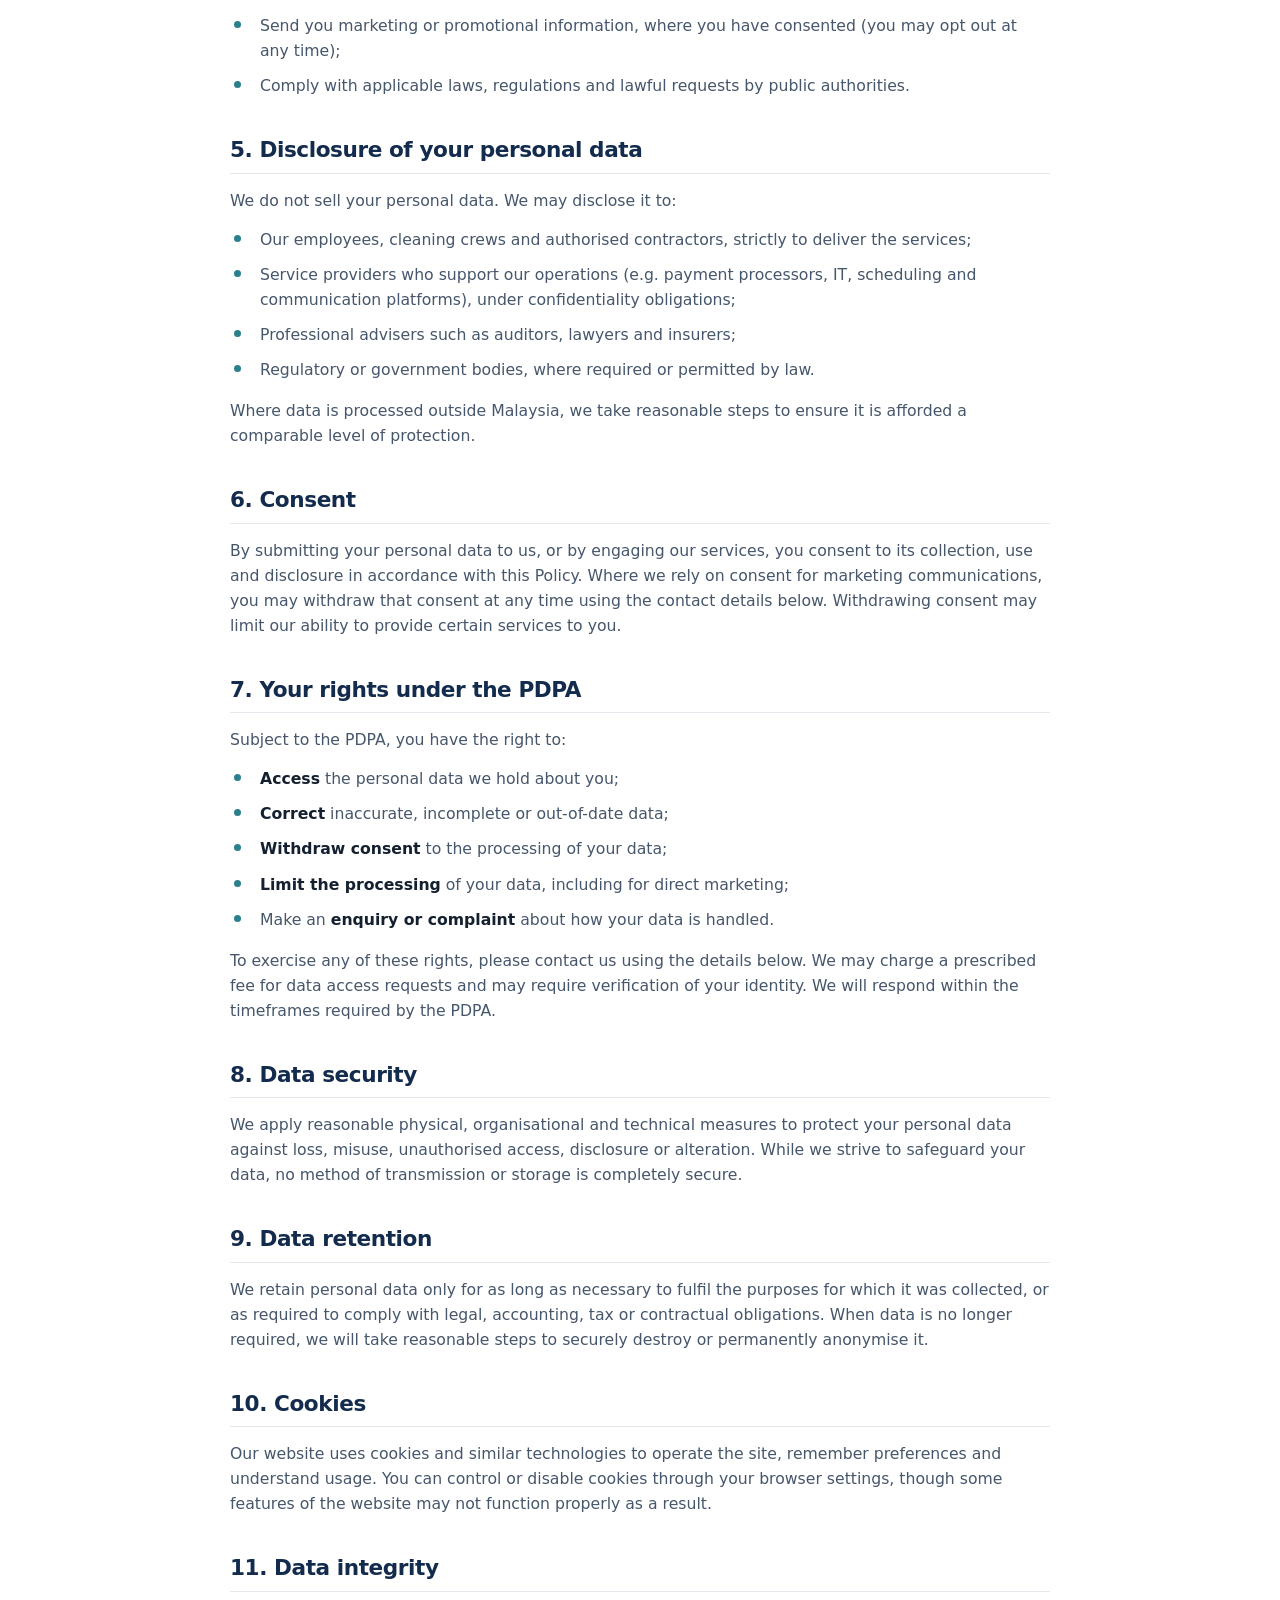
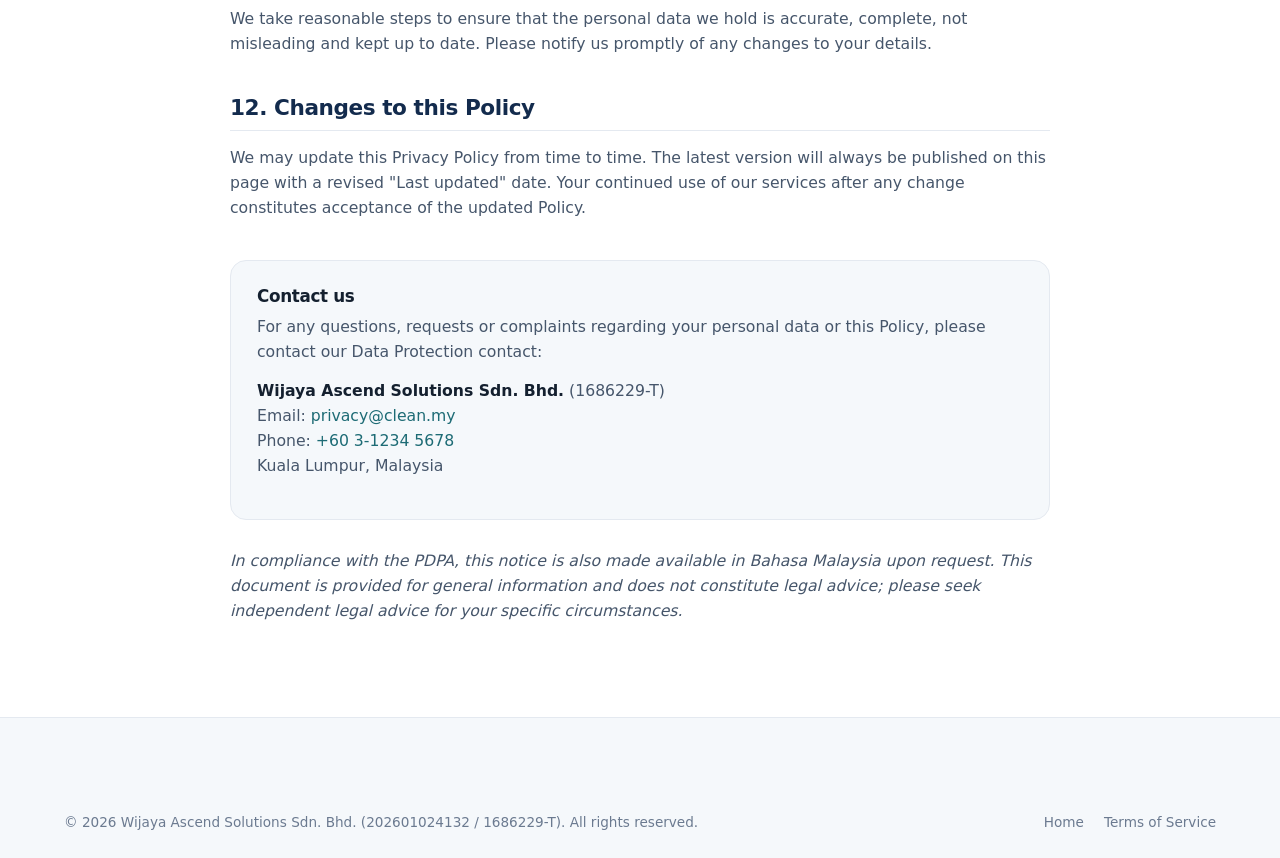
==== commit 2d7672f6: "Harden static site: CSP, anti-spam honeypot, security.txt - Add Content-Security-Policy + Referrer-P" ====
--- a/privacy.html
+++ b/privacy.html
@@ -3,9 +3,17 @@
 <head>
   <meta charset="UTF-8" />
   <meta name="viewport" content="width=device-width, initial-scale=1.0" />
+  <meta http-equiv="Content-Security-Policy" content="default-src 'self'; base-uri 'self'; object-src 'none'; frame-ancestors 'none'; form-action 'self'; img-src 'self' data:; style-src 'self' 'unsafe-inline' https://fonts.googleapis.com; font-src 'self' https://fonts.gstatic.com; script-src 'self'; connect-src 'self'; upgrade-insecure-requests" />
+  <meta name="referrer" content="strict-origin-when-cross-origin" />
   <title>Privacy Policy — Clean.my</title>
   <meta name="description" content="Clean.my Privacy Policy, prepared in line with Malaysia's Personal Data Protection Act 2010 (PDPA). Operated by Wijaya Ascend Solutions Sdn. Bhd." />
-  <link rel="icon" href="assets/logo.svg" type="image/svg+xml" />
+  <link rel="icon" type="image/png" sizes="48x48" href="assets/favicon-48.png" />
+  <link rel="icon" type="image/png" sizes="32x32" href="assets/favicon-32.png" />
+  <link rel="icon" type="image/png" sizes="16x16" href="assets/favicon-16.png" />
+  <link rel="icon" type="image/png" sizes="96x96" href="assets/favicon-96.png" />
+  <link rel="apple-touch-icon" sizes="180x180" href="assets/apple-touch-icon.png" />
+  <link rel="manifest" href="site.webmanifest" />
+  <meta name="theme-color" content="#132b4d" />
   <link rel="preconnect" href="https://fonts.googleapis.com" />
   <link rel="preconnect" href="https://fonts.gstatic.com" crossorigin />
   <link href="https://fonts.googleapis.com/css2?family=Sora:wght@400;500;600;700;800&family=Inter:wght@400;450;500;600;700&display=swap" rel="stylesheet" />
@@ -122,11 +130,11 @@
 
   <footer class="footer">
     <div class="container footer__bottom" style="border-top:none;">
-      <span>© <span id="year">2026</span> Wijaya Ascend Solutions Sdn. Bhd. (202601024132 / 1686229-T). All rights reserved.</span>
+      <span>© <span id="year">2026</span> Wijaya Ascend Solutions Sdn. Bhd. (202601024132 / 1686229-T). <span class="footer__rights">All rights reserved.</span></span>
       <span class="footer__legal"><a href="index.html">Home</a><a href="terms.html">Terms of Service</a></span>
     </div>
   </footer>
 
-  <script>document.getElementById('year').textContent=new Date().getFullYear();</script>
+  <script src="assets/legal.js"></script>
 </body>
 </html>
--- a/styles.css
+++ b/styles.css
@@ -202,7 +202,8 @@
   border-radius: var(--r-xl); transform: rotate(3deg);
 }
 .panel { position: relative; z-index: 2; background: var(--white); color: var(--ink);
-  border-radius: var(--r-xl); box-shadow: var(--shadow-lg); padding: 26px 26px 22px; }
+  border-radius: var(--r-xl); box-shadow: var(--shadow-lg); padding: 26px 26px 22px;
+  animation: float 6s ease-in-out infinite; }
 .panel__top { display: flex; align-items: center; justify-content: space-between; margin-bottom: 16px; }
 .panel__badge { display: inline-flex; align-items: center; gap: 7px; font-size: .78rem; font-weight: 600;
   color: var(--teal-600); background: rgba(42,129,140,.10); padding: 6px 12px; border-radius: var(--r-pill); }
@@ -221,13 +222,15 @@
   color: var(--teal-600); }
 .panel__cta .ic { width: 15px; height: 15px; }
 
-.hero__chip { position: absolute; z-index: 4; top: -26px; right: -18px;
-  display: flex; align-items: center; gap: 10px; background: var(--navy-700); color: var(--white);
-  border-radius: var(--r-pill); padding: 10px 16px 10px 12px; box-shadow: var(--shadow-lg);
-  border: 1px solid rgba(255,255,255,.08); }
-.hero__chip .ic { color: var(--teal-soft); width: 23px; height: 23px; }
-.hero__chip strong { font-family: var(--font-head); font-size: .98rem; display: block; line-height: 1; }
-.hero__chip small { font-size: .7rem; color: rgba(255,255,255,.64); }
+.hero__chip { position: absolute; z-index: 4; top: -32px; right: -14px;
+  display: flex; align-items: center; gap: 11px; background: var(--white); color: var(--navy-700);
+  border-radius: var(--r-pill); padding: 9px 18px 9px 9px; box-shadow: var(--shadow-lg);
+  animation: float 4.6s ease-in-out infinite .7s; }
+.hero__chip-ic { width: 36px; height: 36px; border-radius: 50%; display: grid; place-items: center;
+  background: rgba(42,129,140,.14); color: var(--teal-600); flex-shrink: 0; }
+.hero__chip-ic .ic { width: 21px; height: 21px; }
+.hero__chip-txt strong { font-family: var(--font-head); font-size: 1.02rem; display: block; line-height: 1; color: var(--navy-700); }
+.hero__chip-txt small { font-size: .72rem; color: var(--muted); }
 
 /* Marquee */
 .marquee { position: relative; z-index: 2; border-top: 1px solid rgba(255,255,255,.07);
@@ -376,6 +379,9 @@
 .form-note { margin-top: 14px; padding: 12px 16px; border-radius: var(--r-sm);
   background: rgba(42,129,140,.12); color: var(--teal-700); font-weight: 600; font-size: .9rem; }
 .form-fine { margin-top: 14px; font-size: .78rem; color: var(--muted); text-align: center; }
+/* Honeypot: kept in the DOM for bots but hidden from real users & a11y tools */
+.hp-field { position: absolute !important; left: -9999px !important; top: auto; width: 1px; height: 1px;
+  overflow: hidden; opacity: 0; pointer-events: none; }
 
 /* ============================================================
    Footer (BRIGHT — navy logo reads on light)
@@ -471,10 +477,13 @@
 
 @media (max-width: 860px) {
   .topbar__item:nth-child(3), .topbar__sep { display: none; }
+  /* backdrop-filter on .nav would trap position:fixed children inside the bar,
+     clipping the slide-in menu. Disable it on mobile so the menu fills the screen. */
+  .nav { background: var(--white); backdrop-filter: none; -webkit-backdrop-filter: none; }
   .nav__links { position: fixed; inset: 0 0 0 auto; width: min(320px, 84vw); flex-direction: column;
     align-items: stretch; justify-content: flex-start; gap: 6px; padding: 90px 24px 24px;
     background: var(--white); box-shadow: var(--shadow-lg); transform: translateX(100%);
-    transition: transform .4s var(--ease); }
+    transition: transform .4s var(--ease); z-index: 100; }
   .nav__links.open { transform: translateX(0); }
   .nav__links a { padding: 14px 16px; font-size: 1.05rem; }
   .nav__cta { margin-left: 0; margin-top: 10px; text-align: center; }
@@ -494,6 +503,8 @@
   .quote-cta__inner { grid-template-columns: 1fr; gap: 36px; }
   .footer__inner { grid-template-columns: 1fr 1fr; gap: 32px; }
   .fab { display: inline-flex; }
+  /* clear the fixed "Free quote" button so it doesn't cover the footer links */
+  .footer__bottom { padding-bottom: 92px; }
 }
 
 @media (max-width: 540px) {
@@ -504,7 +515,9 @@
   .stats__grid { grid-template-columns: 1fr 1fr; }
   .field-row { grid-template-columns: 1fr; }
   .footer__inner { grid-template-columns: 1fr; }
-  .footer__bottom { flex-direction: column; gap: 12px; }
+  .footer__bottom { flex-direction: column; gap: 12px; text-align: center; }
+  .footer__bottom .footer__rights { display: block; }
+  .footer__legal { justify-content: center; }
   .hero__actions .btn { flex: 1; }
   .quote-form { padding: 26px 20px; }
   .topbar__inner { justify-content: center; }
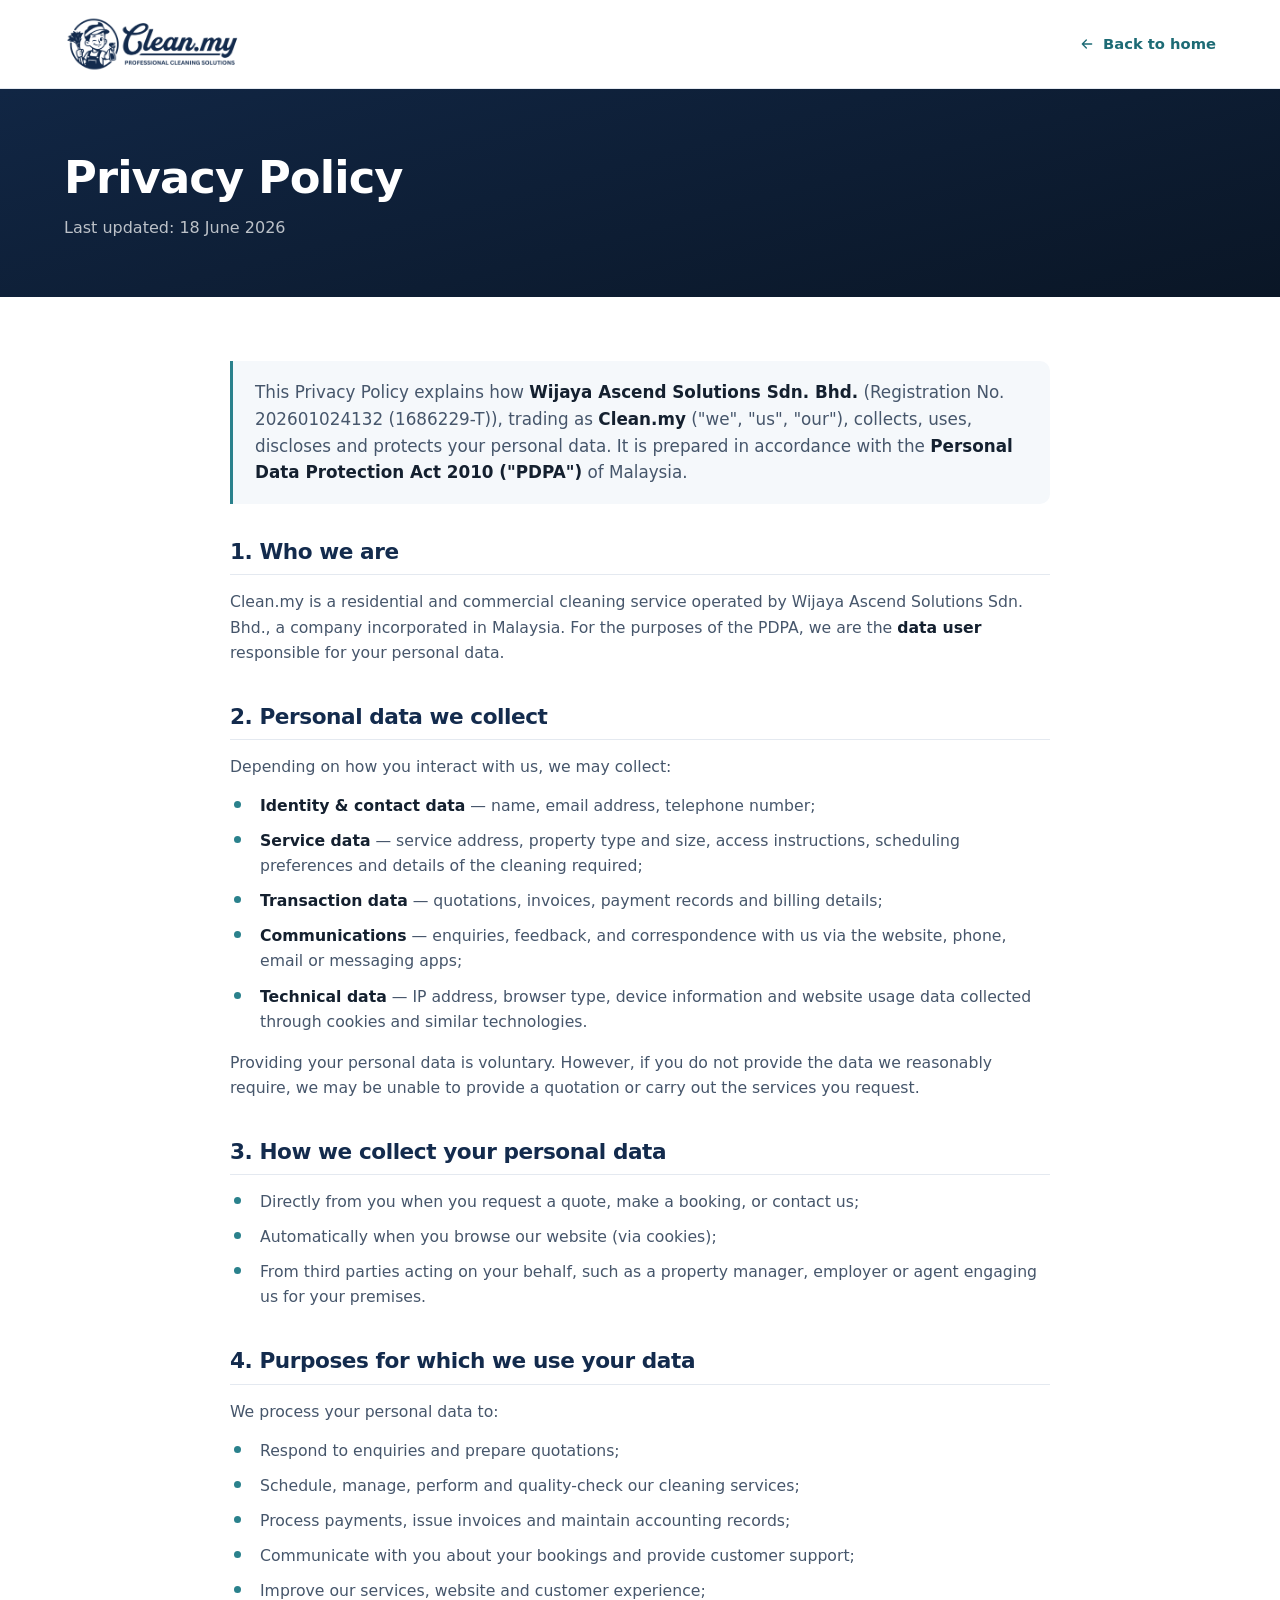
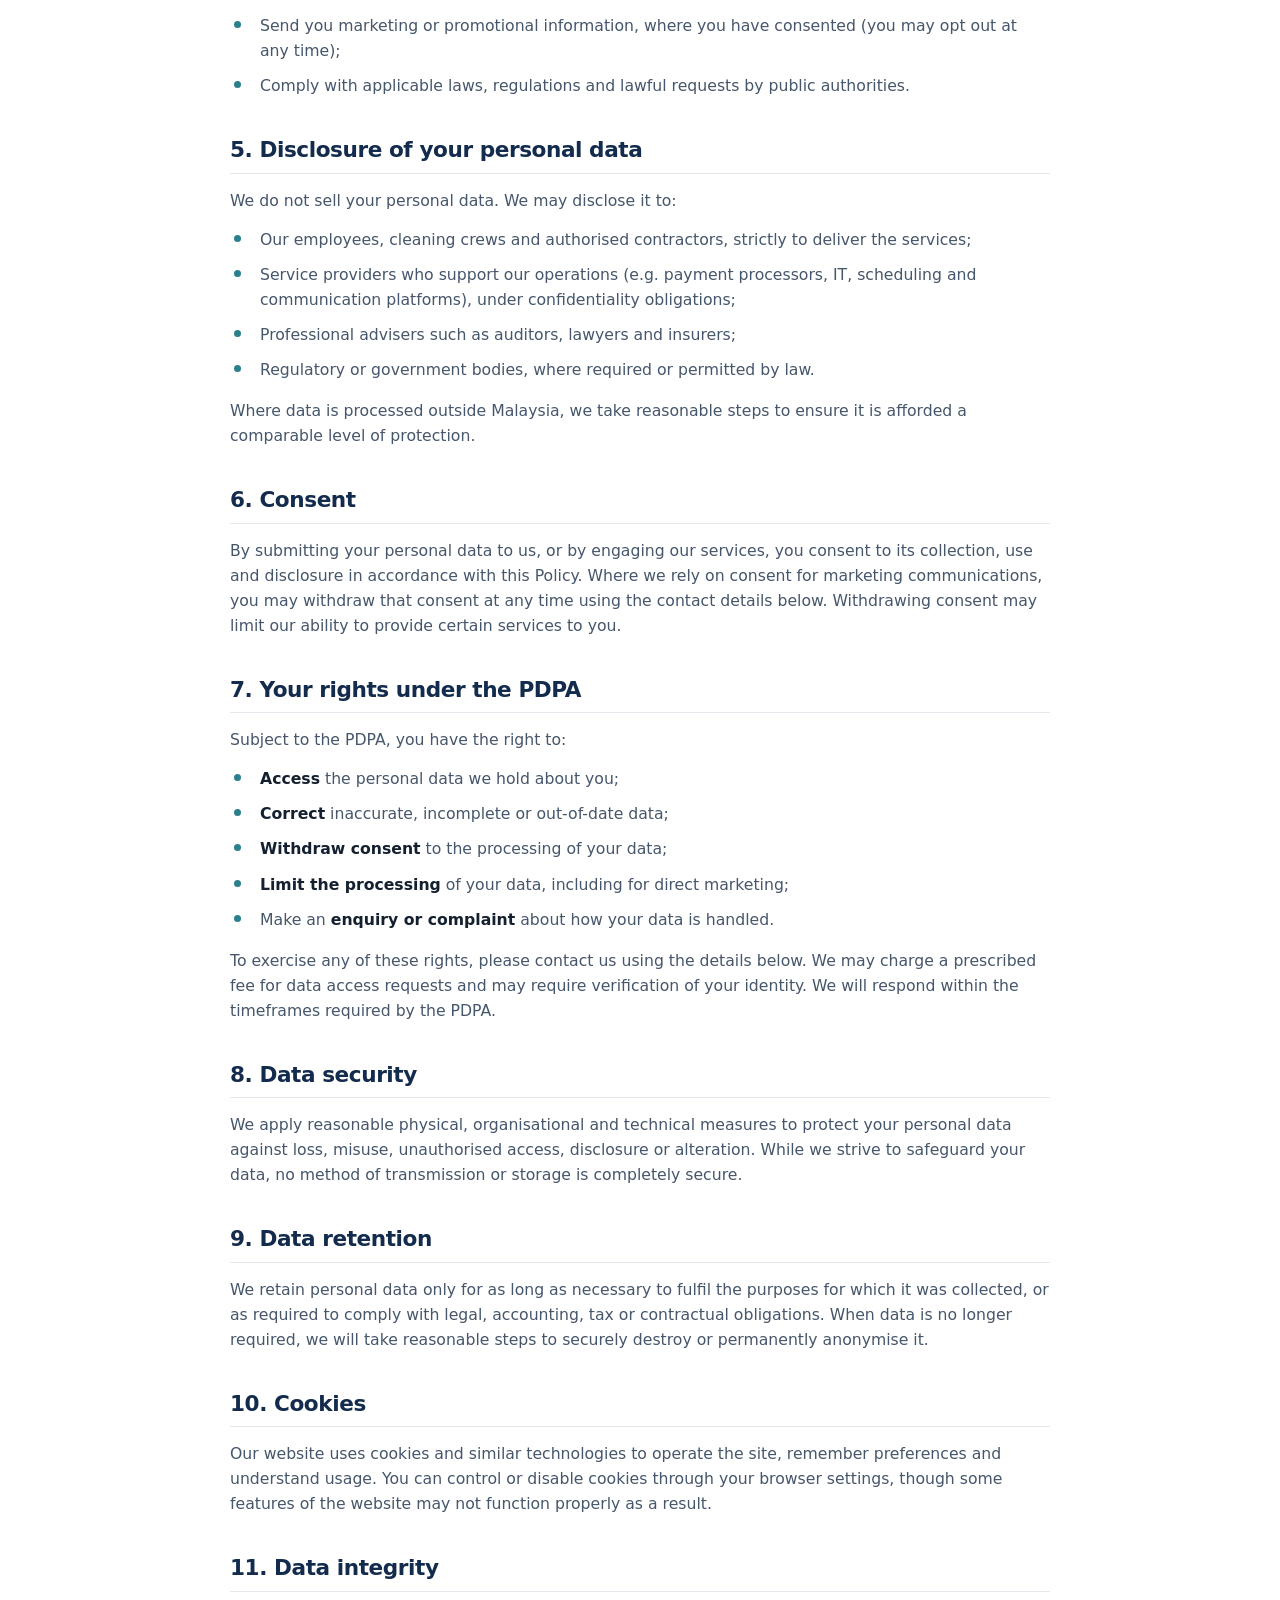
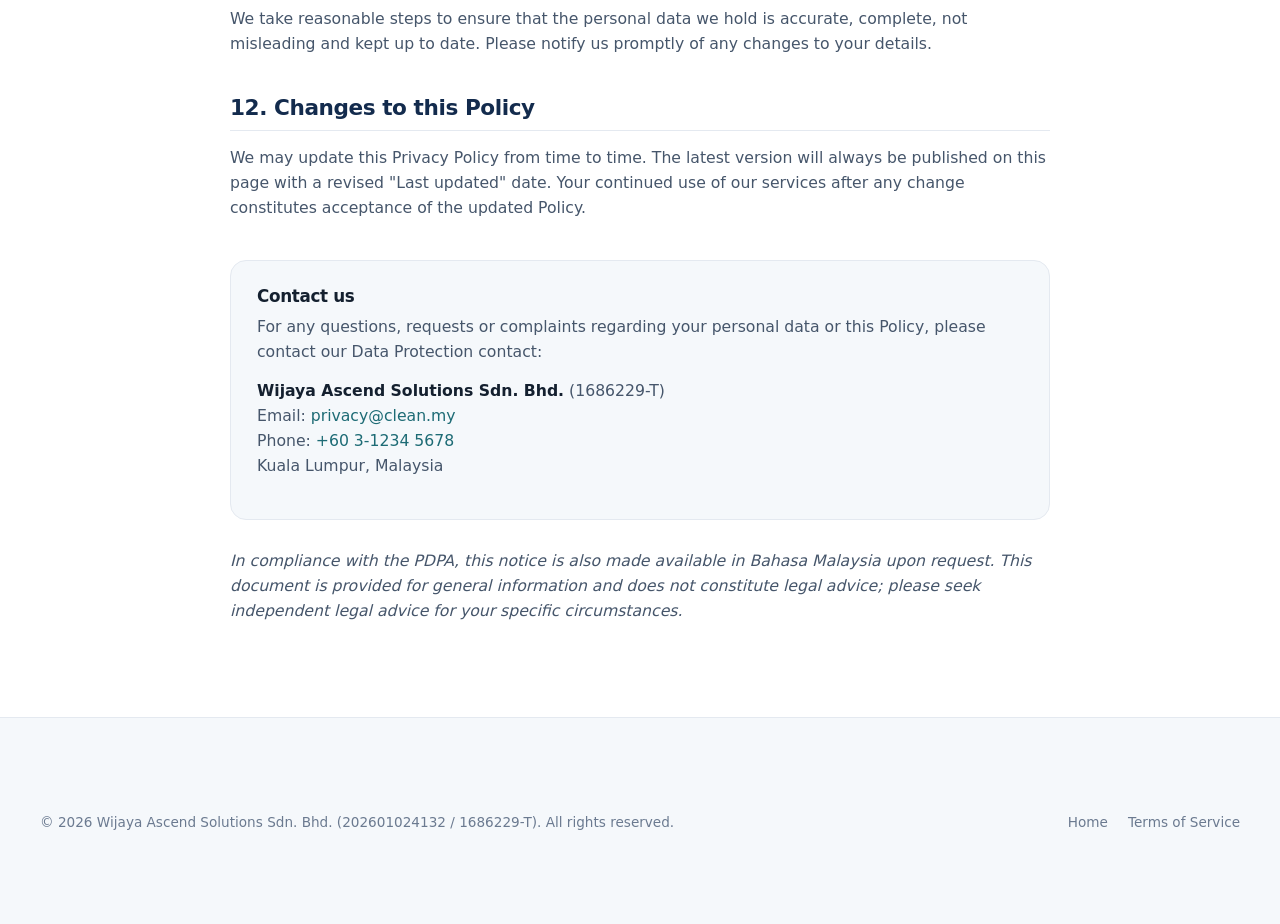
==== commit bad7e8a7: "Cache-bust assets + surface autocomplete errors - Version-query styles.css/script.js/legal.js so dep" ====
--- a/privacy.html
+++ b/privacy.html
@@ -17,7 +17,7 @@
   <link rel="preconnect" href="https://fonts.googleapis.com" />
   <link rel="preconnect" href="https://fonts.gstatic.com" crossorigin />
   <link href="https://fonts.googleapis.com/css2?family=Sora:wght@400;500;600;700;800&family=Inter:wght@400;450;500;600;700&display=swap" rel="stylesheet" />
-  <link rel="stylesheet" href="styles.css" />
+  <link rel="stylesheet" href="styles.css?v=3" />
 </head>
 <body>
 
@@ -135,6 +135,6 @@
     </div>
   </footer>
 
-  <script src="assets/legal.js"></script>
+  <script src="assets/legal.js?v=3"></script>
 </body>
 </html>
--- a/styles.css
+++ b/styles.css
@@ -437,7 +437,7 @@
 .legal-contact h3 { margin-top: 0; }
 .legal-disclaimer { margin-top: 28px; font-size: .82rem; color: var(--muted); font-style: italic; }
 .footer__bottom { display: flex; justify-content: space-between; align-items: center;
-  padding-block: 24px; border-top: 1px solid var(--line); font-size: .85rem; color: var(--muted); }
+  padding: 24px 0 90px; border-top: 1px solid var(--line); font-size: .85rem; color: var(--muted); }
 .footer__legal { display: flex; gap: 20px; }
 .footer__legal a:hover { color: var(--teal-600); }
 
@@ -445,10 +445,56 @@
    FAB (mobile)
    ============================================================ */
 .fab { position: fixed; bottom: 22px; right: 22px; z-index: 90;
-  display: none; align-items: center; gap: 9px; padding: 14px 20px;
+  display: inline-flex; align-items: center; gap: 9px; padding: 14px 20px;
   background: var(--teal-600); color: var(--white); font-weight: 700; font-size: .95rem;
-  border-radius: var(--r-pill); box-shadow: var(--shadow-btn); }
+  border-radius: var(--r-pill); box-shadow: var(--shadow-btn); cursor: pointer;
+  transition: transform .2s var(--ease), background .2s; }
+.fab:hover { background: var(--teal-500); transform: translateY(-2px); }
 .fab .ic { width: 20px; height: 20px; }
+
+/* ============================================================
+   WhatsApp quote modal
+   ============================================================ */
+.modal-overlay { position: fixed; inset: 0; z-index: 200; display: none; overflow-y: auto;
+  background: rgba(10,22,38,.55); -webkit-backdrop-filter: blur(4px); backdrop-filter: blur(4px); padding: 24px 20px; }
+.modal-overlay.open { display: flex; animation: fadeIn .25s var(--ease); }
+.modal { margin: auto; position: relative; width: 100%; max-width: 396px;
+  background: var(--white); border-radius: var(--r-lg); box-shadow: var(--shadow-lg); padding: 24px 22px 20px;
+  animation: popIn .3s var(--ease); }
+.modal__close { position: absolute; top: 13px; right: 13px; width: 32px; height: 32px; border-radius: 50%;
+  display: grid; place-items: center; color: var(--slate); background: var(--cloud); transition: background .2s, color .2s; }
+.modal__close:hover { background: var(--line); color: var(--ink); }
+.modal__close .ic { width: 17px; height: 17px; }
+.modal__head { margin-bottom: 16px; }
+.modal__badge { display: inline-flex; align-items: center; gap: 6px; font-size: .72rem; font-weight: 600;
+  letter-spacing: .03em; color: #1f8a4c; background: rgba(37,211,102,.12); padding: 5px 11px;
+  border-radius: var(--r-pill); margin-bottom: 11px; }
+.modal__badge .ic { width: 14px; height: 14px; }
+.modal__head h3 { font-size: 1.25rem; margin-bottom: 6px; }
+.modal__head p { font-size: .86rem; color: var(--muted); }
+.field__opt { font-weight: 400; color: var(--muted); }
+/* compact form inside the modal */
+.modal__form .field { margin-bottom: 12px; gap: 5px; }
+.modal__form label { font-size: .8rem; }
+.modal__form input, .modal__form textarea { padding: 9px 12px; font-size: .88rem; border-radius: var(--r-sm); }
+.modal__form .btn { padding: 12px; font-size: .92rem; margin-top: 2px; }
+.modal__form .form-fine { margin-top: 9px; font-size: .74rem; }
+/* Custom Google Places address dropdown */
+.ac-wrap { position: relative; }
+.ac-list { position: absolute; top: calc(100% + 4px); left: 0; right: 0; z-index: 300; margin: 0; padding: 4px;
+  list-style: none; background: var(--white); border: 1px solid var(--line); border-radius: var(--r-sm);
+  box-shadow: var(--shadow-md); max-height: 224px; overflow-y: auto; }
+.ac-item { padding: 8px 11px; font-size: .85rem; color: var(--slate); border-radius: 7px; cursor: pointer;
+  white-space: nowrap; overflow: hidden; text-overflow: ellipsis; }
+.ac-item:hover, .ac-item.active { background: var(--cloud); color: var(--ink); }
+.ac-item--info { color: var(--muted); cursor: default; font-style: italic; white-space: normal; }
+.ac-item--info:hover { background: transparent; color: var(--muted); }
+.btn--whatsapp { background: #25d366; color: #08311b; box-shadow: 0 8px 20px rgba(37,211,102,.28); }
+.btn--whatsapp:hover { background: #1ec25b; transform: translateY(-2px); }
+.btn--whatsapp:hover .ic { transform: translateX(4px); }
+
+@keyframes fadeIn { from { opacity: 0; } to { opacity: 1; } }
+@keyframes popIn { from { opacity: 0; transform: translateY(16px) scale(.97); } to { opacity: 1; transform: none; } }
 
 /* ============================================================
    Scroll reveal + animations
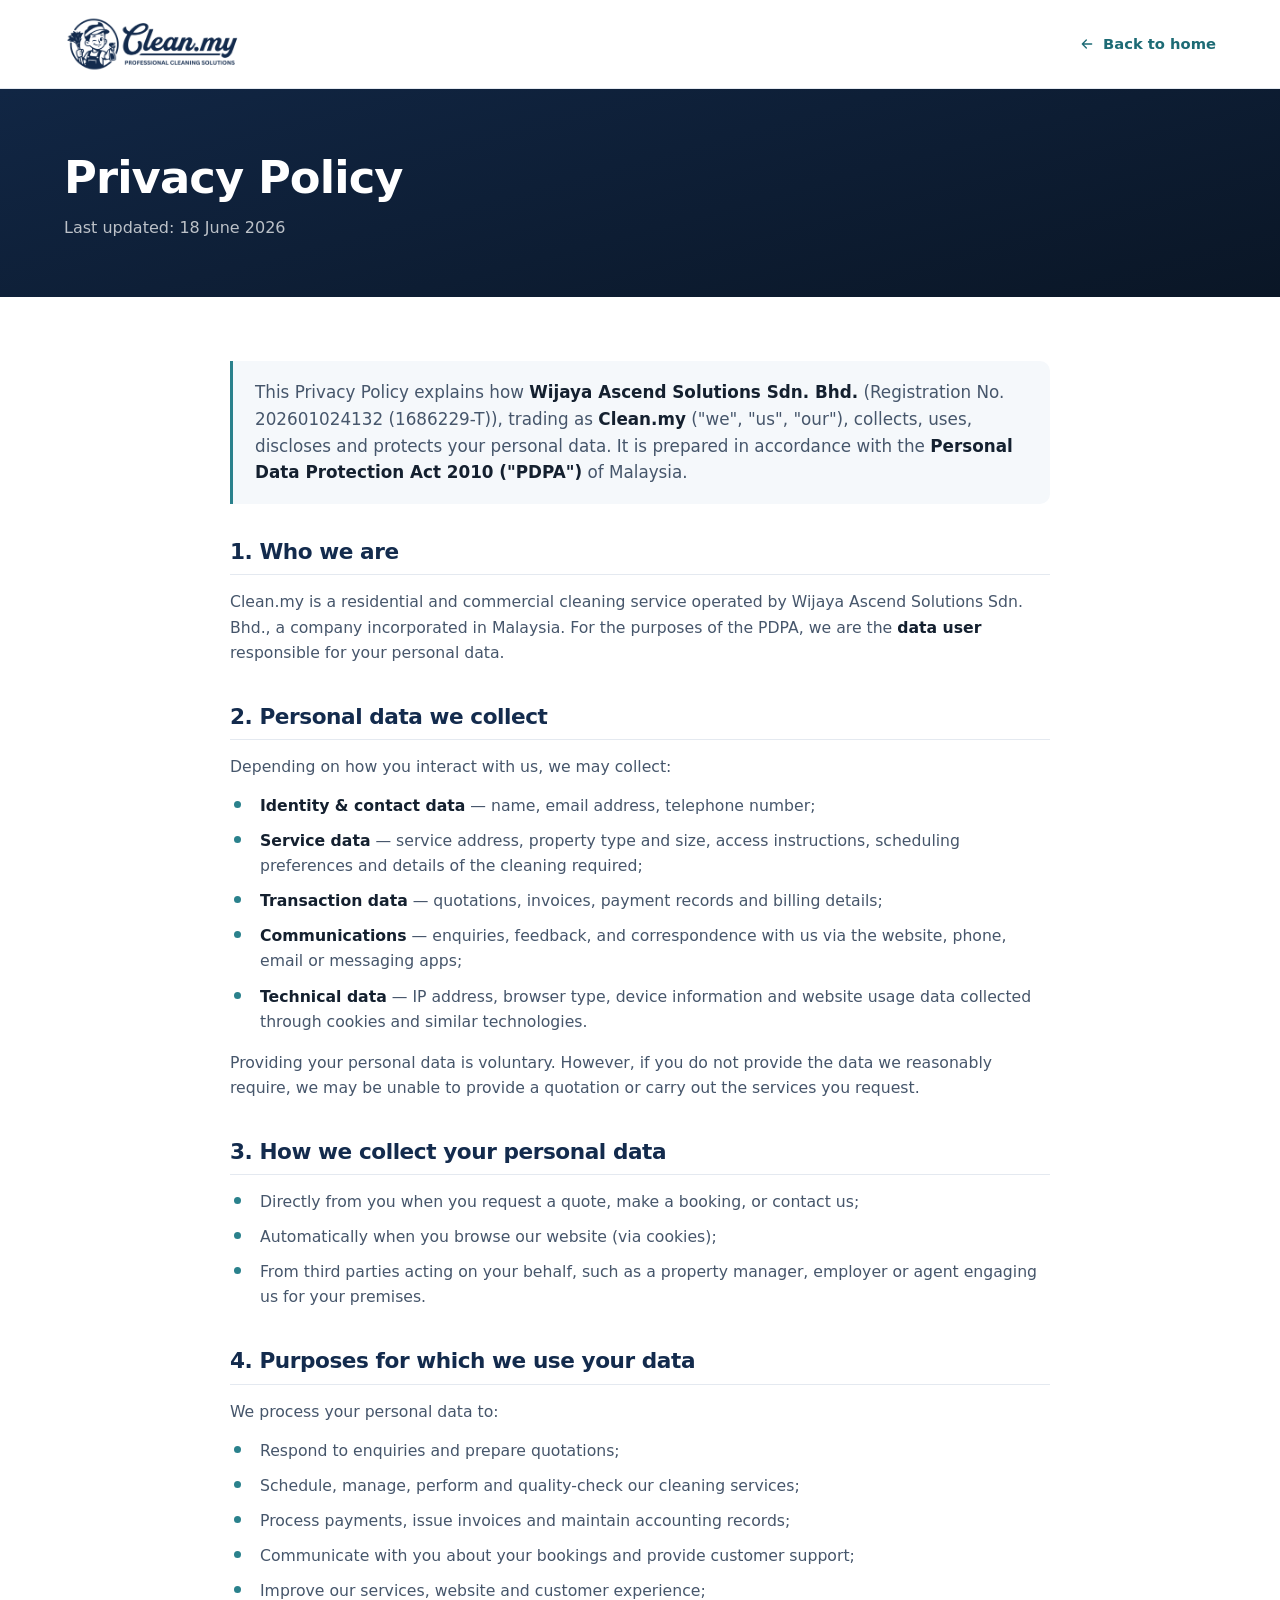
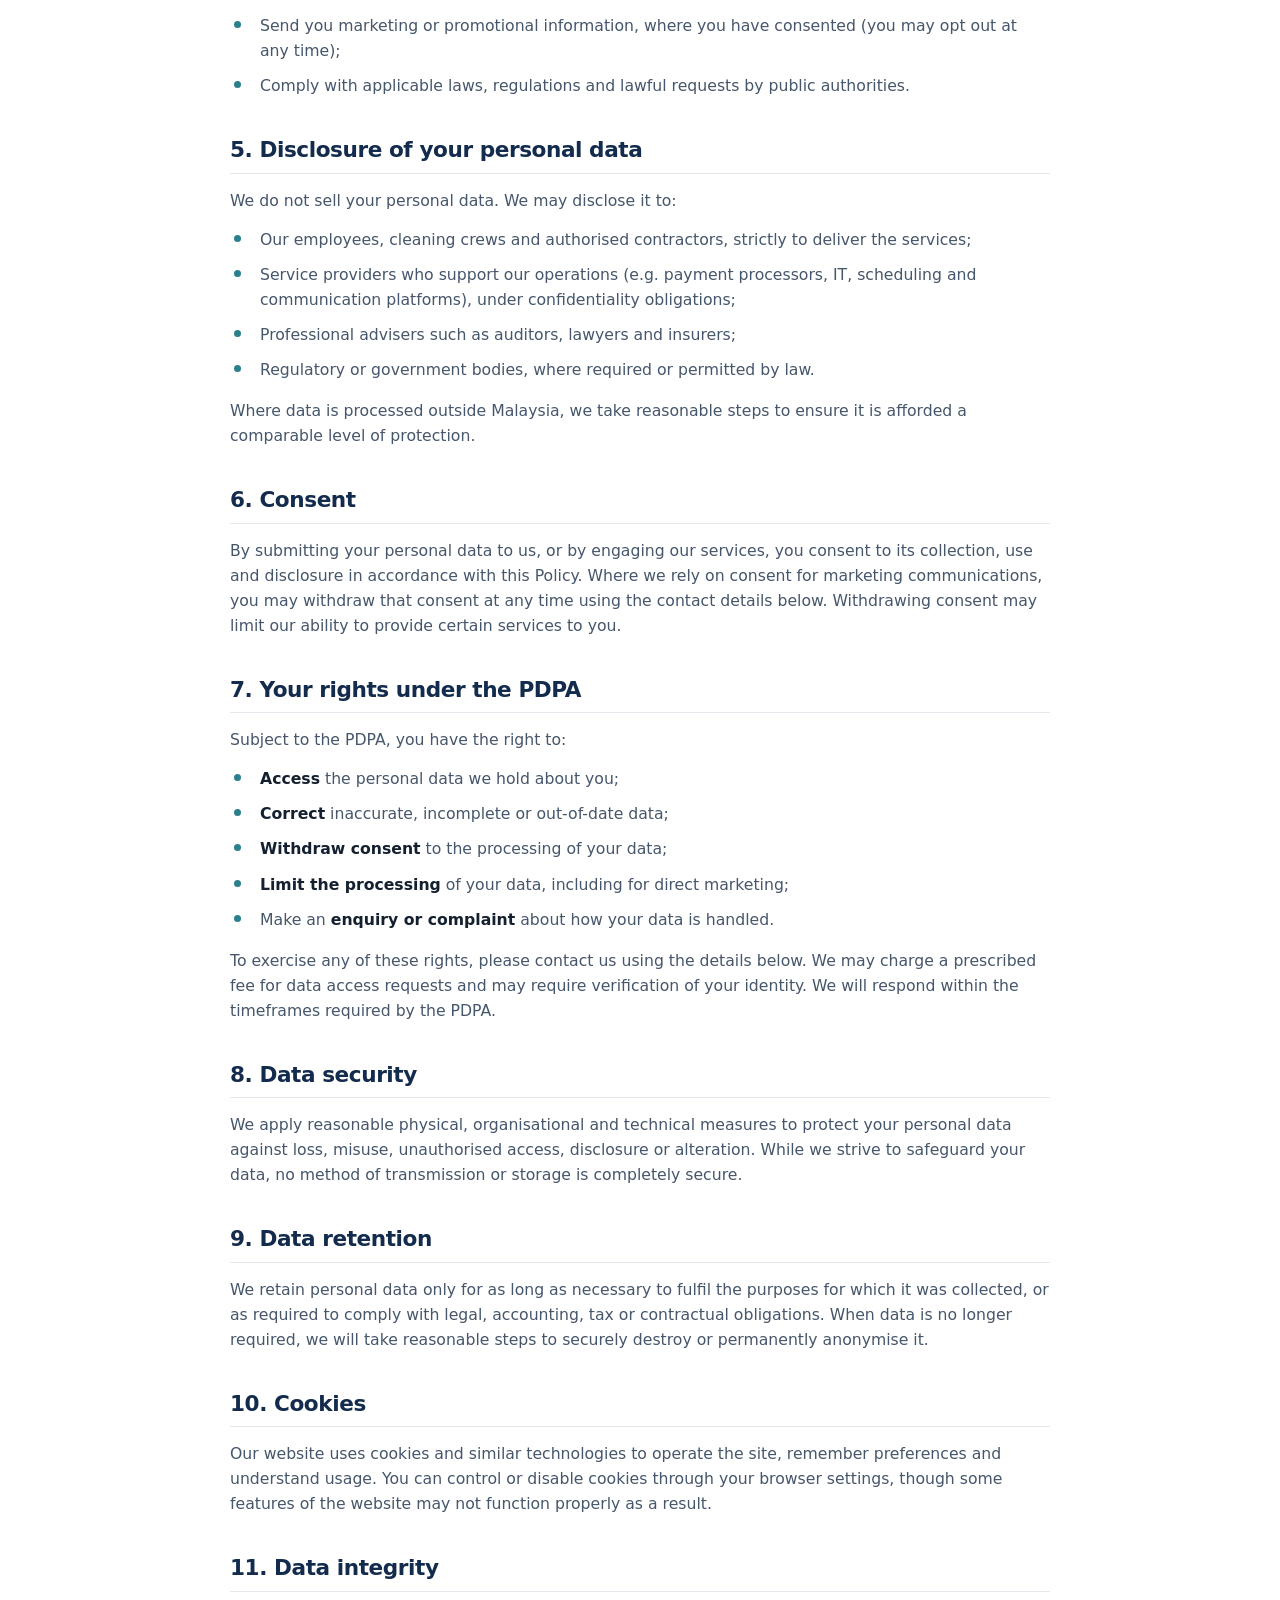
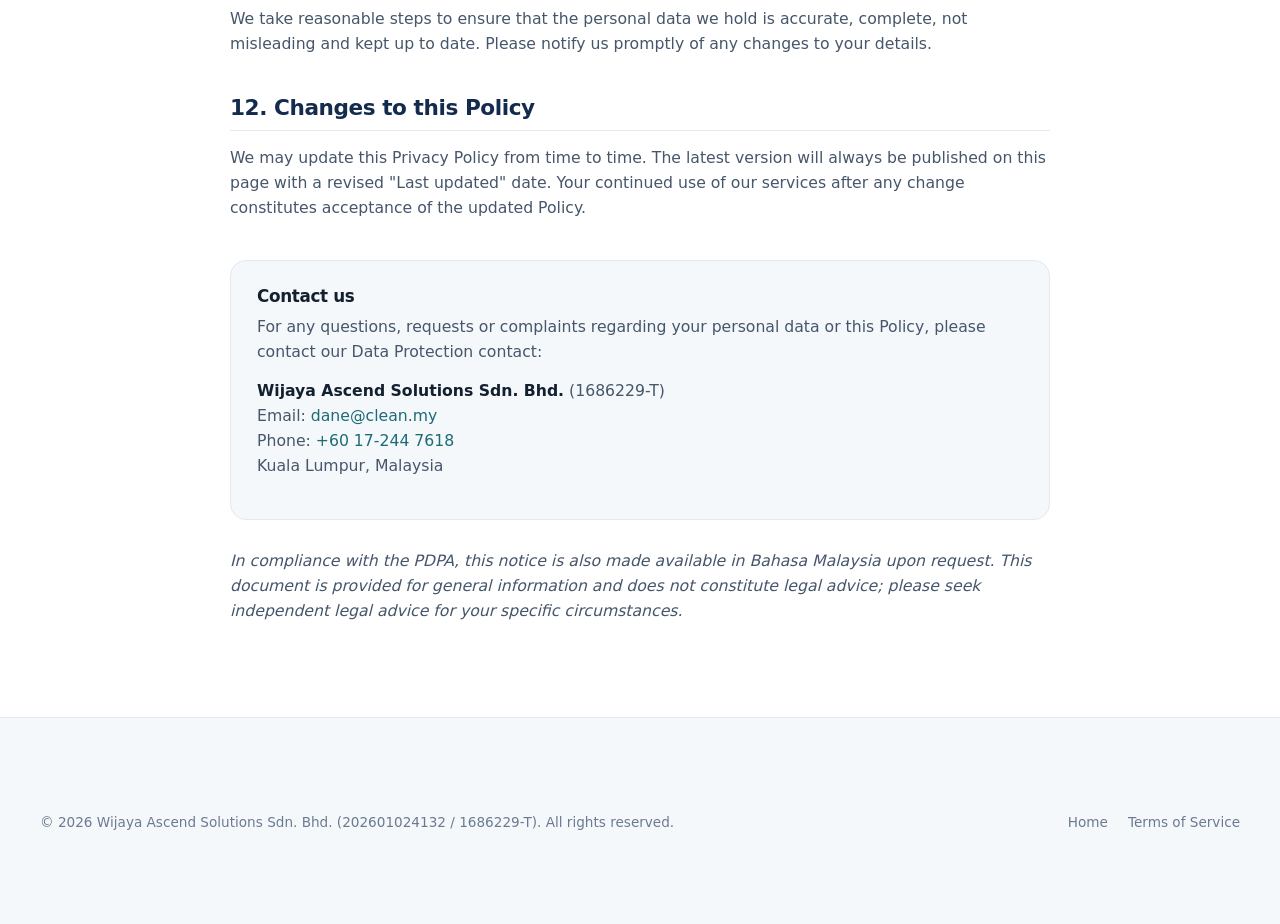
==== commit 72062c7a: "Set real contact phone and email Phone -> +60 17-244 7618 (tel + WhatsApp), email -> dane@clean.my a" ====
--- a/privacy.html
+++ b/privacy.html
@@ -17,7 +17,7 @@
   <link rel="preconnect" href="https://fonts.googleapis.com" />
   <link rel="preconnect" href="https://fonts.gstatic.com" crossorigin />
   <link href="https://fonts.googleapis.com/css2?family=Sora:wght@400;500;600;700;800&family=Inter:wght@400;450;500;600;700&display=swap" rel="stylesheet" />
-  <link rel="stylesheet" href="styles.css?v=3" />
+  <link rel="stylesheet" href="styles.css?v=5" />
 </head>
 <body>
 
@@ -117,8 +117,8 @@
           <p>For any questions, requests or complaints regarding your personal data or this Policy, please contact our Data Protection contact:</p>
           <p>
             <strong>Wijaya Ascend Solutions Sdn. Bhd.</strong> (1686229-T)<br>
-            Email: <a href="mailto:privacy@clean.my">privacy@clean.my</a><br>
-            Phone: <a href="tel:+60312345678">+60 3-1234 5678</a><br>
+            Email: <a href="mailto:dane@clean.my">dane@clean.my</a><br>
+            Phone: <a href="tel:+60172447618">+60 17-244 7618</a><br>
             Kuala Lumpur, Malaysia
           </p>
         </div>
@@ -135,6 +135,6 @@
     </div>
   </footer>
 
-  <script src="assets/legal.js?v=3"></script>
+  <script src="assets/legal.js?v=5"></script>
 </body>
 </html>
--- a/styles.css
+++ b/styles.css
@@ -489,6 +489,9 @@
 .ac-item:hover, .ac-item.active { background: var(--cloud); color: var(--ink); }
 .ac-item--info { color: var(--muted); cursor: default; font-style: italic; white-space: normal; }
 .ac-item--info:hover { background: transparent; color: var(--muted); }
+.ac-item--saved { display: flex; align-items: center; gap: 8px; color: var(--ink); font-weight: 500; }
+.ac-saved-tag { flex-shrink: 0; font-size: .62rem; font-weight: 700; letter-spacing: .04em; text-transform: uppercase;
+  color: var(--teal-700); background: rgba(42,129,140,.14); padding: 2px 6px; border-radius: 4px; }
 .btn--whatsapp { background: #25d366; color: #08311b; box-shadow: 0 8px 20px rgba(37,211,102,.28); }
 .btn--whatsapp:hover { background: #1ec25b; transform: translateY(-2px); }
 .btn--whatsapp:hover .ic { transform: translateX(4px); }
